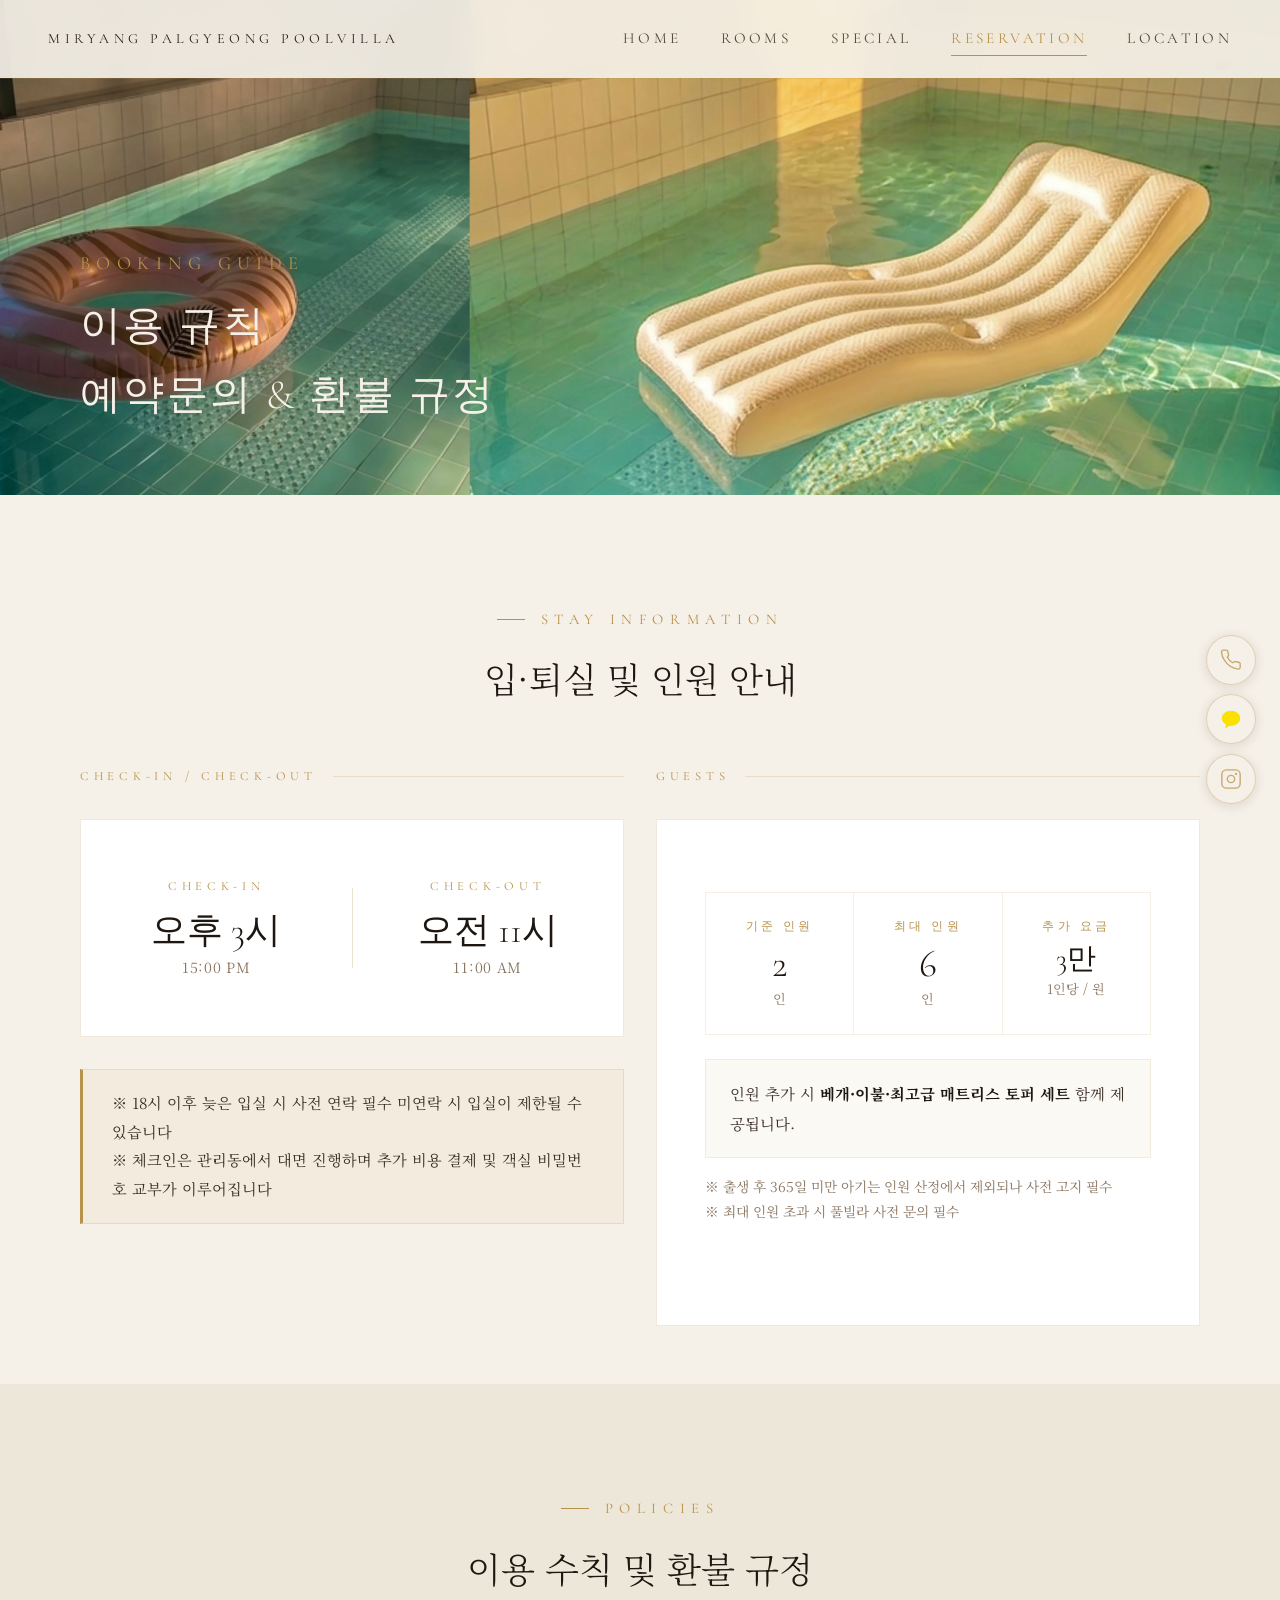
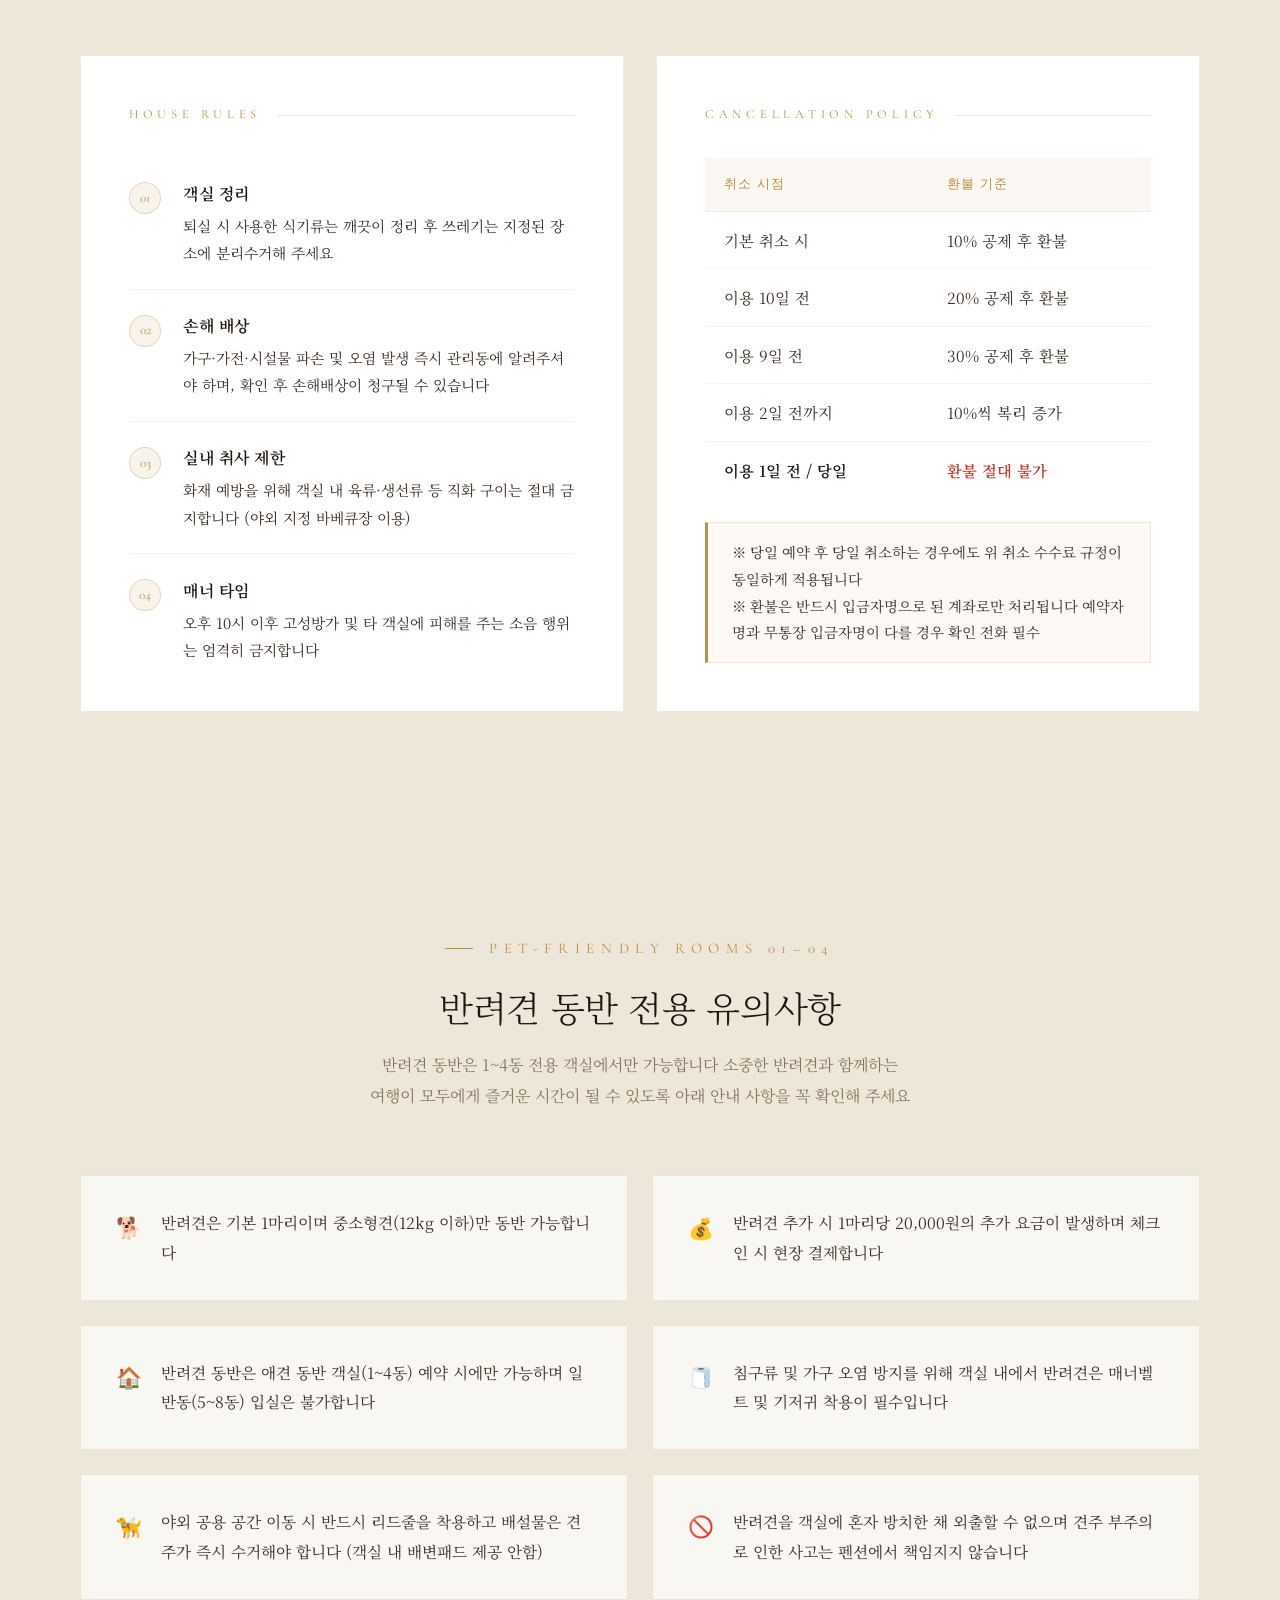
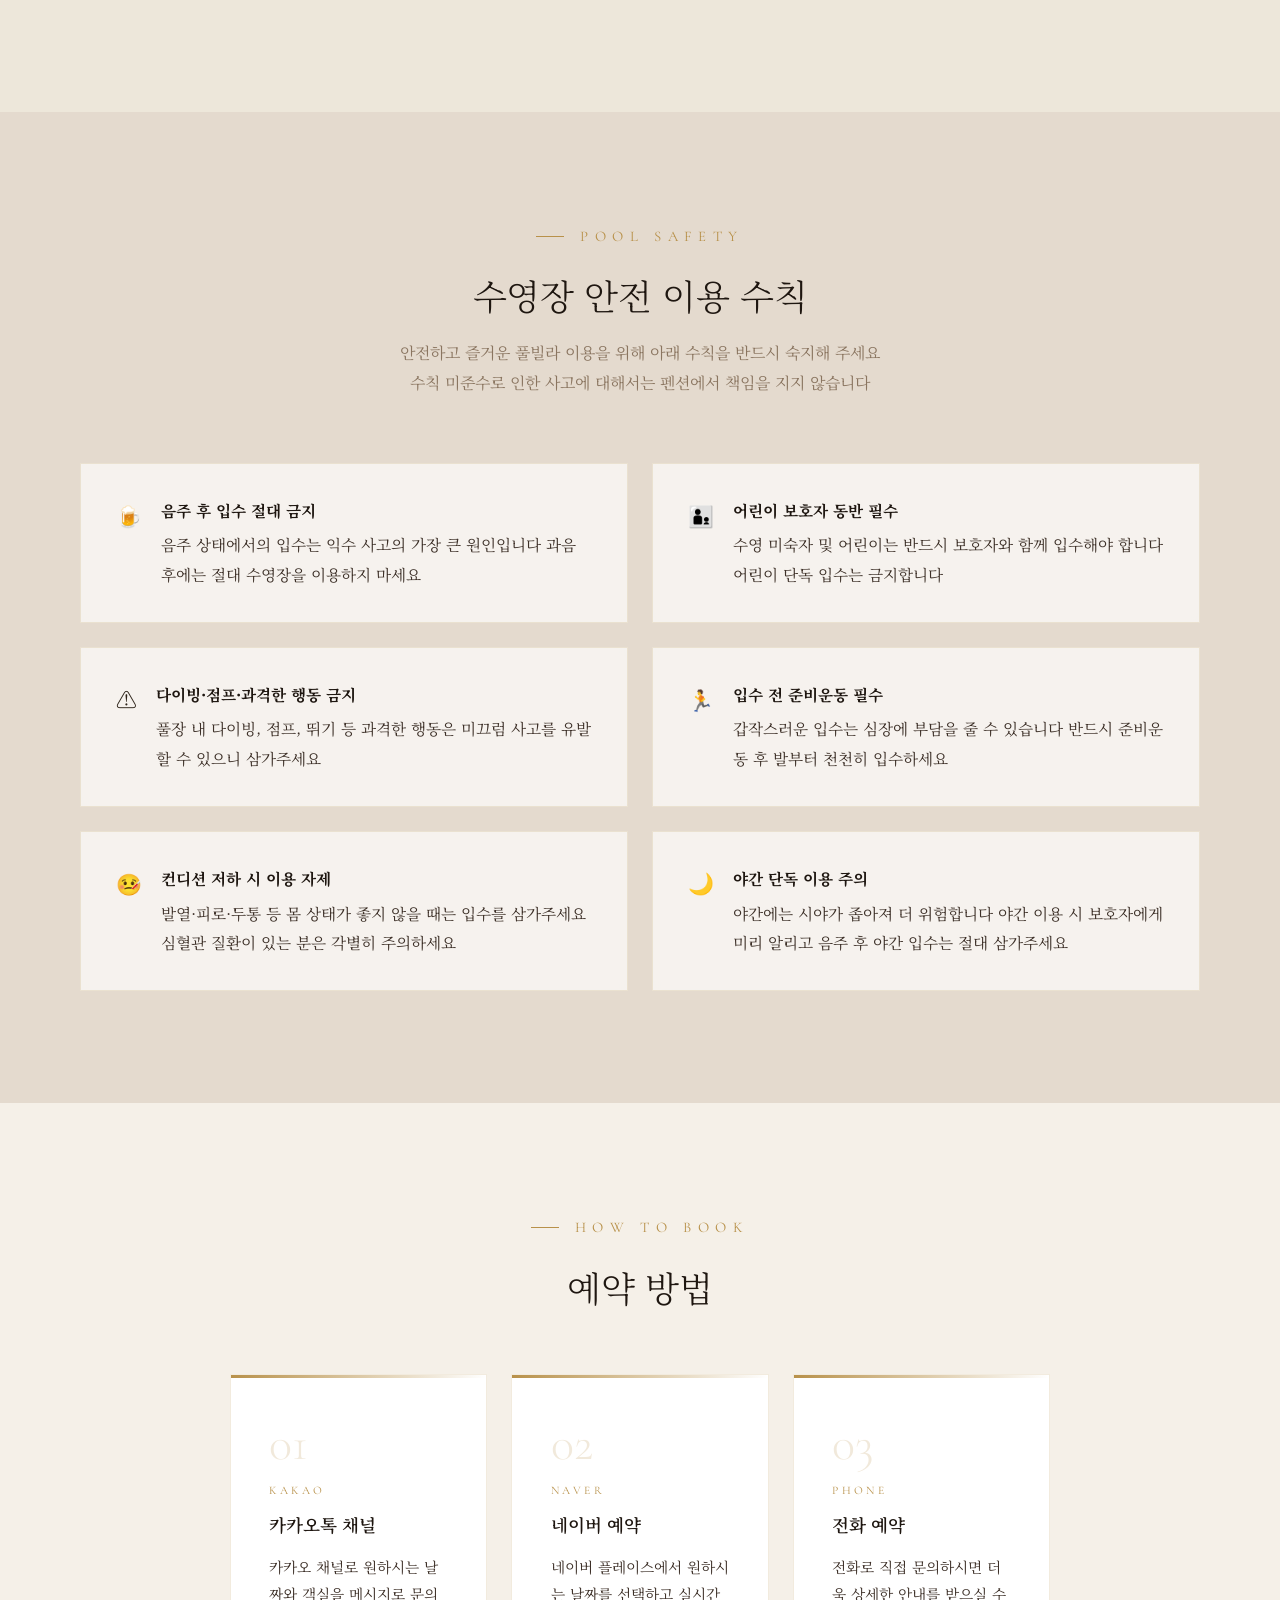
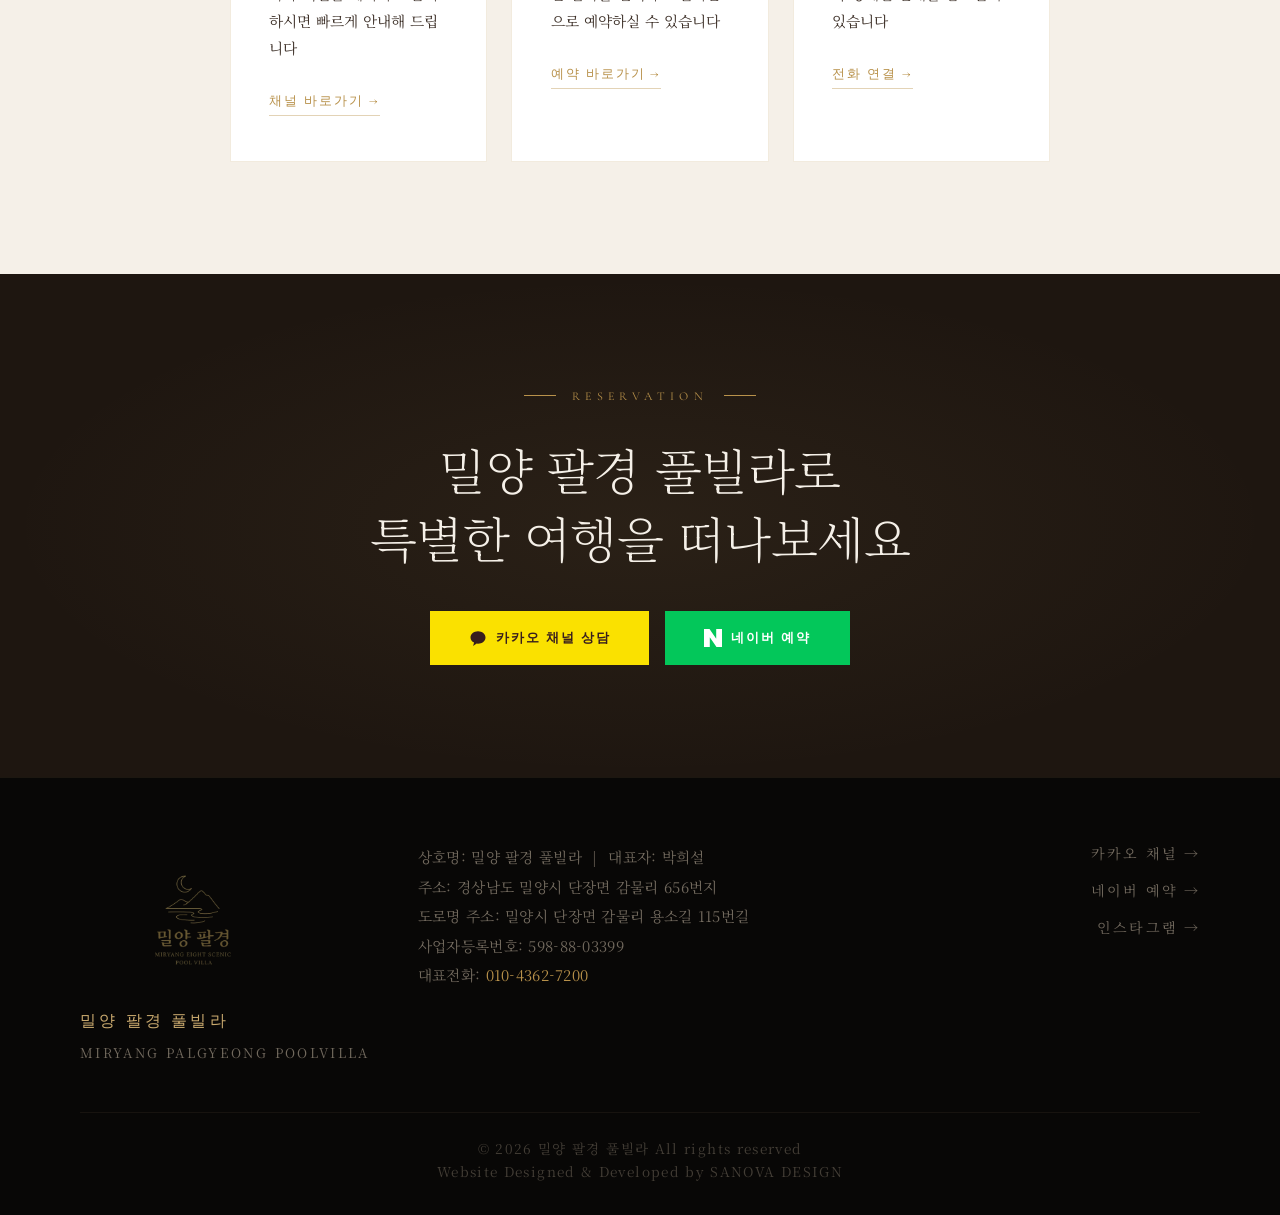
==== booking.html @ dd46d622 "Initial commit: 밀양 팔경 풀빌라 정적 웹사이트 - 5개 페이지 (index, rooms, special, booking, directions) - SEO 메타태그 및" ====
<!DOCTYPE html>
<html lang="ko">
<head>
  <meta charset="UTF-8">
  <meta name="viewport" content="width=device-width, initial-scale=1.0">
  <title>예약 안내 | 밀양 팔경 풀빌라 - 네이버 예약 · 카카오 채널</title>
  <meta name="description" content="밀양 팔경 풀빌라 예약 안내. 네이버 예약 또는 카카오 채널 상담. 반려견 동반 규정, 수영장 안전수칙, 체크인 15:00 / 체크아웃 11:00.">
  <meta name="keywords" content="밀양팔경풀빌라예약, 밀양풀빌라예약, 밀양펜션예약, 밀양애견동반펜션예약">
  <meta name="robots" content="index, follow">
  <link rel="canonical" href="https://YOURDOMAIN.com/booking.html">
  <meta property="og:type" content="website">
  <meta property="og:url" content="https://YOURDOMAIN.com/booking.html">
  <meta property="og:title" content="예약 안내 | 밀양 팔경 풀빌라">
  <meta property="og:description" content="밀양 팔경 풀빌라 예약 안내. 네이버 예약 또는 카카오 채널 상담. 반려견 동반 규정, 수영장 안전수칙 확인.">
  <meta property="og:image" content="https://YOURDOMAIN.com/sample/0.webp">
  <meta property="og:locale" content="ko_KR">
  <meta property="og:site_name" content="밀양 팔경 풀빌라">
  <link rel="preconnect" href="https://fonts.googleapis.com">
  <link rel="preconnect" href="https://fonts.gstatic.com" crossorigin>
  <link href="https://fonts.googleapis.com/css2?family=Cormorant+Garamond:ital,wght@0,300;0,400;0,500;1,300&family=Noto+Serif+KR:wght@200;300;400&display=swap" rel="stylesheet">
  <link rel="stylesheet" href="css/style.css">
  <style>
    /* ── BOOKING PAGE 전용 스타일 ── */
    .bk-section { padding: 7rem 0; }
    .bk-section--alt { background: var(--cream-2); }
    .bk-section--deep { background: var(--cream-3); }

    /* 섹션 헤더 */
    .bk-header {
      text-align: center;
      margin-bottom: 4rem;
    }
    .bk-header .section-title { font-size: clamp(1.6rem, 3vw, 2.4rem); }

    /* ── CHECK-IN/OUT 큰 시간 표시 ── */
    .checkin-hero {
      display: grid;
      grid-template-columns: 1fr auto 1fr;
      align-items: center;
      gap: 0;
      background: #fff;
      border: 1px solid rgba(184,145,74,0.2);
      margin-bottom: 2rem;
    }
    .checkin-block {
      padding: 3.5rem 3rem;
      text-align: center;
    }
    .checkin-block-label {
      font-family: 'Cormorant Garamond', Georgia, serif;
      font-size: 0.78rem;
      letter-spacing: 0.38em;
      text-transform: uppercase;
      color: var(--gold);
      margin-bottom: 1rem;
    }
    .checkin-block-time {
      font-family: 'Cormorant Garamond', Georgia, serif;
      font-size: clamp(1.8rem, 2.8vw, 2.6rem);
      font-weight: 300;
      color: var(--dark-text);
      line-height: 1;
      margin-bottom: 0.4rem;
    }
    .checkin-block-sub {
      font-size: 0.88rem;
      color: var(--text-muted);
      letter-spacing: 0.05em;
    }
    .checkin-divider {
      width: 1px;
      height: 80px;
      background: rgba(184,145,74,0.25);
    }
    .checkin-notice {
      background: rgba(184,145,74,0.06);
      border: 1px solid rgba(184,145,74,0.18);
      border-left: 3px solid var(--gold);
      padding: 1.2rem 1.8rem;
      font-size: 0.95rem;
      color: var(--body-text);
      line-height: 1.9;
    }

    /* ── GUESTS 카드 ── */
    .guests-card {
      background: #fff;
      border: 1px solid rgba(184,145,74,0.2);
      padding: 3rem;
      height: 100%;
    }
    .guests-numbers {
      display: flex;
      gap: 0;
      margin: 1.5rem 0;
    }
    .guests-num-item {
      flex: 1;
      text-align: center;
      padding: 1.5rem 1rem;
      border: 1px solid rgba(184,145,74,0.15);
    }
    .guests-num-item + .guests-num-item { border-left: none; }
    .guests-num-label {
      font-family: 'Cormorant Garamond', Georgia, serif;
      font-size: 0.72rem;
      letter-spacing: 0.3em;
      color: var(--gold);
      text-transform: uppercase;
      margin-bottom: 0.5rem;
    }
    .guests-num-value {
      font-family: 'Cormorant Garamond', Georgia, serif;
      font-size: 2.4rem;
      font-weight: 300;
      color: var(--dark-text);
      line-height: 1;
    }
    .guests-num-unit {
      font-size: 0.82rem;
      color: var(--text-muted);
      margin-top: 0.3rem;
    }
    .guests-extra {
      font-size: 0.96rem;
      color: var(--body-text);
      line-height: 1.9;
      padding: 1.2rem 1.5rem;
      background: rgba(184,145,74,0.06);
      border: 1px solid rgba(184,145,74,0.15);
      margin-bottom: 1rem;
    }
    .guests-note {
      font-size: 0.86rem;
      color: var(--text-muted);
      line-height: 1.8;
    }

    /* ── 2칼럼 레이아웃 ── */
    .bk-two-col {
      display: grid;
      grid-template-columns: 1fr 1fr;
      gap: 2rem;
      align-items: start;
    }

    /* ── HOUSE RULES ── */
    .rules-card {
      background: #fff;
      border: 1px solid rgba(184,145,74,0.2);
      padding: 3rem;
    }
    .bk-card-title {
      font-family: 'Cormorant Garamond', Georgia, serif;
      font-size: 0.78rem;
      letter-spacing: 0.38em;
      text-transform: uppercase;
      color: var(--gold);
      margin-bottom: 2rem;
      display: flex;
      align-items: center;
      gap: 1rem;
    }
    .bk-card-title::after {
      content: '';
      flex: 1;
      height: 1px;
      background: rgba(184,145,74,0.2);
    }
    .rule-item-new {
      display: flex;
      gap: 1.4rem;
      padding: 1.4rem 0;
      border-bottom: 1px solid rgba(184,145,74,0.1);
      align-items: flex-start;
    }
    .rule-item-new:last-child { border-bottom: none; padding-bottom: 0; }
    .rule-num-badge {
      width: 32px; height: 32px;
      border-radius: 50%;
      background: rgba(184,145,74,0.1);
      border: 1px solid rgba(184,145,74,0.3);
      display: flex; align-items: center; justify-content: center;
      font-family: 'Cormorant Garamond', Georgia, serif;
      font-size: 0.82rem;
      color: var(--gold);
      flex-shrink: 0;
      margin-top: 0.15rem;
    }
    .rule-title-new {
      font-size: 1rem;
      font-weight: 600;
      color: var(--dark-text);
      margin-bottom: 0.3rem;
      letter-spacing: 0.01em;
    }
    .rule-desc-new {
      font-size: 0.92rem;
      color: var(--body-text);
      line-height: 1.85;
    }

    /* ── CANCELLATION POLICY ── */
    .cancel-card {
      background: #fff;
      border: 1px solid rgba(184,145,74,0.2);
      padding: 3rem;
    }
    .cancel-timeline {
      display: flex;
      flex-direction: column;
      gap: 0;
      margin-bottom: 1.5rem;
    }
    .cancel-row {
      display: grid;
      grid-template-columns: 1fr 1fr;
      border-bottom: 1px solid rgba(184,145,74,0.1);
    }
    .cancel-row:first-child {
      background: rgba(184,145,74,0.07);
      border-radius: 0;
    }
    .cancel-row:last-child { border-bottom: none; }
    .cancel-cell {
      padding: 1rem 1.2rem;
      font-size: 0.96rem;
      color: var(--body-text);
      line-height: 1.6;
    }
    .cancel-cell--head {
      font-family: 'Cormorant Garamond', Georgia, serif;
      letter-spacing: 0.1em;
      color: var(--gold);
      font-size: 0.82rem;
      font-weight: 500;
      text-transform: uppercase;
    }
    .cancel-cell--danger { color: #c0392b; font-weight: 600; }
    .cancel-note-box {
      background: rgba(184,145,74,0.05);
      border: 1px solid rgba(184,145,74,0.18);
      border-left: 3px solid var(--gold);
      padding: 1rem 1.5rem;
      font-size: 0.9rem;
      color: var(--body-text);
      line-height: 1.85;
    }

    /* ── PET RULES ── */
    .pet-section {
      background: var(--cream-2);
      padding: 7rem 0;
    }
    .pet-grid {
      display: grid;
      grid-template-columns: repeat(2, 1fr);
      gap: 1.5rem;
      margin-top: 3rem;
    }
    .pet-card {
      background: rgba(255,255,255,0.65);
      border: 1px solid rgba(184,145,74,0.18);
      backdrop-filter: blur(4px);
      padding: 2rem 2.2rem;
      display: flex;
      gap: 1.2rem;
      align-items: flex-start;
    }
    .pet-icon {
      font-size: 1.3rem;
      flex-shrink: 0;
      margin-top: 0.1rem;
    }
    .pet-text {
      font-size: 0.98rem;
      color: var(--body-text);
      line-height: 1.9;
    }

    /* ── HOW TO BOOK ── */
    .how-section { background: var(--cream); padding: 7rem 0; }
    .how-cards {
      display: grid;
      grid-template-columns: repeat(3, 1fr);
      gap: 1.5rem;
      margin-top: 3rem;
    }
    .how-card {
      background: #fff;
      border: 1px solid rgba(184,145,74,0.18);
      padding: 2.8rem 2.4rem;
      position: relative;
      overflow: hidden;
      transition: box-shadow 0.3s, transform 0.3s;
    }
    .how-card:hover {
      box-shadow: 0 8px 32px rgba(44,34,24,0.1);
      transform: translateY(-3px);
    }
    .how-card::before {
      content: '';
      position: absolute;
      top: 0; left: 0; right: 0;
      height: 3px;
      background: linear-gradient(to right, var(--gold), transparent);
    }
    .how-card-num {
      font-family: 'Cormorant Garamond', Georgia, serif;
      font-size: 3rem;
      font-weight: 200;
      color: rgba(184,145,74,0.2);
      line-height: 1;
      margin-bottom: 0.8rem;
    }
    .how-card-channel {
      font-family: 'Cormorant Garamond', Georgia, serif;
      font-size: 0.72rem;
      letter-spacing: 0.3em;
      color: var(--gold);
      text-transform: uppercase;
      margin-bottom: 0.6rem;
    }
    .how-card-name {
      font-size: 1.1rem;
      font-weight: 600;
      color: var(--dark-text);
      margin-bottom: 0.8rem;
    }
    .how-card-desc {
      font-size: 0.92rem;
      color: var(--body-text);
      line-height: 1.85;
      margin-bottom: 1.5rem;
    }
    .how-card-link {
      display: inline-flex;
      align-items: center;
      gap: 0.4rem;
      font-family: 'Cormorant Garamond', Georgia, serif;
      font-size: 0.82rem;
      letter-spacing: 0.15em;
      color: var(--gold);
      border-bottom: 1px solid rgba(184,145,74,0.4);
      padding-bottom: 2px;
      text-transform: uppercase;
      transition: color 0.3s, border-color 0.3s;
    }
    .how-card-link:hover { color: var(--dark-text); border-color: var(--dark-text); }

    @media (max-width: 1024px) {
      .bk-two-col { grid-template-columns: 1fr; }
      .pet-grid { grid-template-columns: 1fr; }
      .how-cards { grid-template-columns: 1fr; }
    }
    @media (max-width: 768px) {
      .checkin-hero { grid-template-columns: 1fr; }
      .checkin-divider { width: 80px; height: 1px; margin: 0 auto; }
      .guests-numbers { flex-direction: column; }
      .guests-num-item + .guests-num-item { border-left: 1px solid rgba(184,145,74,0.15); border-top: none; }
    }
  </style>
</head>
<body>

  <!-- NAVIGATION -->
  <nav class="nav scrolled">
    <div class="nav-logo">
      <span class="nav-logo-text">MIRYANG PALGYEONG POOLVILLA</span>
    </div>
    <div class="nav-links">
      <a href="index.html">HOME</a>
      <a href="rooms.html">ROOMS</a>
      <a href="special.html">SPECIAL</a>
      <a href="booking.html" class="active">RESERVATION</a>
      <a href="directions.html">LOCATION</a>
    </div>
    <button class="nav-hamburger" aria-label="메뉴 열기">
      <span></span><span></span><span></span>
    </button>
  </nav>

  <div class="mobile-menu">
    <button class="mobile-menu-close">✕</button>
    <a href="index.html">HOME</a>
    <a href="rooms.html">ROOMS</a>
    <a href="special.html">SPECIAL</a>
    <a href="booking.html">BOOKING GUIDE</a>
    <a href="directions.html">LOCATION</a>
  </div>

  <div class="floating-widget"></div>

  <!-- PAGE HERO -->
  <div class="page-hero">
    <img class="page-hero-img" src="ROOMS/reser.webp" alt="예약 안내" style="opacity:1;">
    <div class="container page-hero-content">
      <p class="page-hero-label">BOOKING GUIDE</p>
      <h1 class="page-hero-title page-hero-title--sm">이용 규칙<br>예약문의 & 환불 규정</h1>
    </div>
  </div>

  <!-- ① CHECK-IN / CHECK-OUT + GUESTS -->
  <section class="bk-section" style="background: var(--cream);">
    <div class="container">
      <div class="bk-header reveal">
        <span class="section-label" style="justify-content:center;">STAY INFORMATION</span>
        <h2 class="section-title" style="font-size:clamp(1.6rem,3vw,2.2rem);">입·퇴실 및 인원 안내</h2>
      </div>

      <div class="bk-two-col" style="align-items:stretch;">
        <!-- CHECK-IN/OUT -->
        <div class="reveal">
          <div class="bk-card-title">CHECK-IN / CHECK-OUT</div>
          <div class="checkin-hero">
            <div class="checkin-block">
              <div class="checkin-block-label">CHECK-IN</div>
              <div class="checkin-block-time checkin-time-in">오후 3시</div>
              <div class="checkin-block-sub">15:00 PM</div>
            </div>
            <div class="checkin-divider"></div>
            <div class="checkin-block">
              <div class="checkin-block-label">CHECK-OUT</div>
              <div class="checkin-block-time checkin-time-out">오전 11시</div>
              <div class="checkin-block-sub">11:00 AM</div>
            </div>
          </div>
          <div class="checkin-notice">
            ※ 18시 이후 늦은 입실 시 사전 연락 필수 미연락 시 입실이 제한될 수 있습니다<br>
            ※ 체크인은 관리동에서 대면 진행하며 추가 비용 결제 및 객실 비밀번호 교부가 이루어집니다
          </div>
        </div>

        <!-- GUESTS -->
        <div class="reveal reveal-delay-1">
          <div class="bk-card-title">GUESTS</div>
          <div class="guests-card">
            <div class="guests-numbers">
              <div class="guests-num-item">
                <div class="guests-num-label">기준 인원</div>
                <div class="guests-num-value">2</div>
                <div class="guests-num-unit">인</div>
              </div>
              <div class="guests-num-item">
                <div class="guests-num-label">최대 인원</div>
                <div class="guests-num-value">6</div>
                <div class="guests-num-unit">인</div>
              </div>
              <div class="guests-num-item">
                <div class="guests-num-label">추가 요금</div>
                <div class="guests-num-value" style="font-size:1.8rem;">3만</div>
                <div class="guests-num-unit">1인당 / 원</div>
              </div>
            </div>
            <div class="guests-extra">
              인원 추가 시 <strong style="color:var(--dark-text);">베개·이불·최고급 매트리스 토퍼 세트</strong> 함께 제공됩니다.
            </div>
            <p class="guests-note">
              ※ 출생 후 365일 미만 아기는 인원 산정에서 제외되나 사전 고지 필수<br>
              ※ 최대 인원 초과 시 풀빌라 사전 문의 필수
            </p>
          </div>
        </div>
      </div>
    </div>
  </section>

  <!-- ② HOUSE RULES + CANCELLATION -->
  <section class="bk-section bk-section--alt">
    <div class="container">
      <div class="bk-header reveal">
        <span class="section-label" style="justify-content:center;">POLICIES</span>
        <h2 class="section-title" style="font-size:clamp(1.6rem,3vw,2.2rem);">이용 수칙 및 환불 규정</h2>
      </div>

      <div class="bk-two-col">
        <!-- HOUSE RULES -->
        <div class="rules-card reveal">
          <div class="bk-card-title">HOUSE RULES</div>
          <div class="rule-list-new" id="ruleListNew"></div>
        </div>

        <!-- CANCELLATION -->
        <div class="cancel-card reveal reveal-delay-1">
          <div class="bk-card-title">CANCELLATION POLICY</div>
          <div class="cancel-timeline">
            <div class="cancel-row">
              <div class="cancel-cell cancel-cell--head">취소 시점</div>
              <div class="cancel-cell cancel-cell--head">환불 기준</div>
            </div>
            <div class="cancel-row">
              <div class="cancel-cell">기본 취소 시</div>
              <div class="cancel-cell">10% 공제 후 환불</div>
            </div>
            <div class="cancel-row">
              <div class="cancel-cell">이용 10일 전</div>
              <div class="cancel-cell">20% 공제 후 환불</div>
            </div>
            <div class="cancel-row">
              <div class="cancel-cell">이용 9일 전</div>
              <div class="cancel-cell">30% 공제 후 환불</div>
            </div>
            <div class="cancel-row">
              <div class="cancel-cell">이용 2일 전까지</div>
              <div class="cancel-cell">10%씩 복리 증가</div>
            </div>
            <div class="cancel-row">
              <div class="cancel-cell" style="font-weight:600; color:var(--dark-text);">이용 1일 전 / 당일</div>
              <div class="cancel-cell cancel-cell--danger">환불 절대 불가</div>
            </div>
          </div>
          <div class="cancel-note-box">
            ※ 당일 예약 후 당일 취소하는 경우에도 위 취소 수수료 규정이 동일하게 적용됩니다<br>
            ※ 환불은 반드시 입금자명으로 된 계좌로만 처리됩니다 예약자명과 무통장 입금자명이 다를 경우 확인 전화 필수
          </div>
        </div>
      </div>
    </div>
  </section>

  <!-- ③ PET RULES -->
  <section class="pet-section">
    <div class="container">
      <div class="bk-header reveal">
        <span class="section-label" style="justify-content:center;">PET-FRIENDLY ROOMS 01–04</span>
        <h2 class="section-title" style="font-size:clamp(1.6rem,3vw,2.2rem);">반려견 동반 전용 유의사항</h2>
        <p style="margin-top:1.2rem; font-size:1rem; color:var(--text-muted); line-height:1.9; max-width:560px; margin-left:auto; margin-right:auto;">
          반려견 동반은 1~4동 전용 객실에서만 가능합니다 소중한 반려견과 함께하는<br>여행이 모두에게 즐거운 시간이 될 수 있도록 아래 안내 사항을 꼭 확인해 주세요
        </p>
      </div>
      <div class="pet-grid" id="petGrid"></div>
    </div>
  </section>

  <!-- ③-2 POOL SAFETY -->
  <section class="bk-section bk-section--deep">
    <div class="container">
      <div class="bk-header reveal">
        <span class="section-label" style="justify-content:center;">POOL SAFETY</span>
        <h2 class="section-title" style="font-size:clamp(1.6rem,3vw,2.2rem);">수영장 안전 이용 수칙</h2>
        <p style="margin-top:1.2rem; font-size:1rem; color:var(--text-muted); line-height:1.9; max-width:560px; margin-left:auto; margin-right:auto;">
          안전하고 즐거운 풀빌라 이용을 위해 아래 수칙을 반드시 숙지해 주세요<br>수칙 미준수로 인한 사고에 대해서는 펜션에서 책임을 지지 않습니다
        </p>
      </div>
      <div class="pet-grid" id="poolSafetyGrid"></div>
    </div>
  </section>

  <!-- ④ HOW TO BOOK -->
  <section class="how-section">
    <div class="container" style="max-width:900px;">
      <div class="bk-header reveal">
        <span class="section-label" style="justify-content:center;">HOW TO BOOK</span>
        <h2 class="section-title" style="font-size:clamp(1.6rem,3vw,2.2rem);">예약 방법</h2>
      </div>
      <div class="how-cards reveal">
        <div class="how-card">
          <div class="how-card-num">01</div>
          <div class="how-card-channel">KAKAO</div>
          <div class="how-card-name">카카오톡 채널</div>
          <div class="how-card-desc">카카오 채널로 원하시는 날짜와 객실을 메시지로 문의하시면 빠르게 안내해 드립니다</div>
          <a href="#" data-kakao class="how-card-link">채널 바로가기 →</a>
        </div>
        <div class="how-card">
          <div class="how-card-num">02</div>
          <div class="how-card-channel">NAVER</div>
          <div class="how-card-name">네이버 예약</div>
          <div class="how-card-desc">네이버 플레이스에서 원하시는 날짜를 선택하고 실시간으로 예약하실 수 있습니다</div>
          <a href="#" data-naver class="how-card-link">예약 바로가기 →</a>
        </div>
        <div class="how-card">
          <div class="how-card-num">03</div>
          <div class="how-card-channel">PHONE</div>
          <div class="how-card-name">전화 예약</div>
          <div class="how-card-desc">전화로 직접 문의하시면 더욱 상세한 안내를 받으실 수 있습니다</div>
          <a href="tel:010-0000-0000" class="how-card-link">전화 연결 →</a>
        </div>
      </div>
    </div>
  </section>

  <!-- CTA -->
  <section class="booking-banner">
    <div class="container">
      <p class="booking-banner-subtitle">RESERVATION</p>
      <h2 class="booking-banner-title reveal">밀양 팔경 풀빌라로<br>특별한 여행을 떠나보세요</h2>
      <div class="booking-btns reveal" style="margin-top:2.5rem;">
        <a href="#" data-kakao class="booking-btn-kakao">
          <svg width="18" height="18" viewBox="0 0 24 24" fill="#381e1e"><path d="M12 3C6.48 3 2 6.69 2 11.25c0 2.88 1.88 5.41 4.72 6.87l-1.2 4.46L10.27 19.3A11.9 11.9 0 0 0 12 19.5c5.52 0 10-3.69 10-8.25S17.52 3 12 3z"/></svg>
          카카오 채널 상담
        </a>
        <a href="#" data-naver class="booking-btn-naver">
          <svg width="18" height="18" viewBox="0 0 24 24" fill="#fff"><path d="M16.273 12.845L7.376 0H0v24h7.727V11.155L16.624 24H24V0h-7.727z"/></svg>
          네이버 예약
        </a>
      </div>
    </div>
  </section>

  <!-- FOOTER -->
  <footer class="footer">
    <div class="container">
      <div class="footer-inner">
        <div class="footer-brand">
          <img src="nukki-logo.webp" alt="밀양 팔경 풀빌라 로고" style="height:150px;width:auto;margin-bottom:1rem;opacity:0.85;object-fit:contain;">
          <div class="footer-brand-name">밀양 팔경 풀빌라</div>
          <div class="footer-brand-en">MIRYANG PALGYEONG POOLVILLA</div>
        </div>
        <div class="footer-info"></div>
        <div class="footer-social">
          <a href="#" data-kakao>카카오 채널 →</a>
          <a href="#" data-naver>네이버 예약 →</a>
          <a href="#" target="_blank" rel="noopener">인스타그램 →</a>
        </div>
      </div>
      <div class="footer-bottom">
        © 2026 밀양 팔경 풀빌라 All rights reserved<br>
Website Designed & Developed by SANOVA DESIGN
      </div>
    </div>
  </footer>

  <script src="js/main.js"></script>
</body>
</html>
---- css/style.css ----
/* ===== RESET & BASE ===== */
*, *::before, *::after { box-sizing: border-box; margin: 0; padding: 0; }
html { scroll-behavior: smooth; font-size: 16px; }
body {
  font-family: 'Noto Serif KR', 'Noto Serif', Georgia, serif;
  background: #f5f0e8;
  color: #2c2218;
  line-height: 1.7;
  overflow-x: hidden;
}
img { display: block; width: 100%; object-fit: cover; }
a { text-decoration: none; color: inherit; }
ul, ol { list-style: none; }
button { border: none; background: none; cursor: pointer; font-family: inherit; }

/* ===== VARIABLES ===== */
:root {
  --cream:       #f5f0e8;   /* 메인 밝은 배경 */
  --cream-2:     #ede7da;   /* 섹션 교차 배경 */
  --cream-3:     #e4dace;   /* 더 깊은 크림 */
  --deep-wood:   #1a1510;   /* 어두운 강조 (booking/footer) */
  --dark-bg:     #f5f0e8;   /* 구 dark-bg → cream으로 */
  --charcoal:    #ede7da;   /* 구 charcoal → cream-2 */
  --warm-brown:  #d8cfc2;   /* placeholder 배경 */
  --dark-text:   #1e1610;   /* 주요 제목 텍스트 */
  --body-text:   #3d3028;   /* 본문 텍스트 */
  --gold:        #b8914a;   /* 크림 배경 위 골드 */
  --gold-light:  #c9a96e;   /* 밝은 골드 */
  --sand:        #5a4a3a;   /* 크림 위 중간 텍스트 */
  --off-white:   #f5f0e8;   /* 구 off-white → cream */
  --text-muted:  #8a7560;   /* 흐린 텍스트 */
  --nav-h: 78px;
  --transition: 0.4s cubic-bezier(0.25, 0.46, 0.45, 0.94);
}

/* ===== TYPOGRAPHY ===== */
.en-title {
  font-family: 'Cormorant Garamond', 'Playfair Display', Georgia, serif;
  font-weight: 300;
  letter-spacing: 0.15em;
  text-transform: uppercase;
}
.section-label {
  font-family: 'Cormorant Garamond', Georgia, serif;
  font-size: 0.92rem;
  letter-spacing: 0.45em;
  text-transform: uppercase;
  color: var(--gold);
  display: flex;
  align-items: center;
  gap: 1rem;
  margin-bottom: 1.4rem;
}
.section-label::before {
  content: '';
  display: inline-block;
  width: 28px;
  height: 1px;
  background: var(--gold);
  flex-shrink: 0;
}
.section-title {
  font-size: clamp(2rem, 4vw, 3.4rem);
  font-weight: 300;
  line-height: 1.35;
  color: var(--dark-text);
  letter-spacing: -0.01em;
}
.section-divider {
  width: 40px;
  height: 1px;
  background: var(--gold);
  margin: 1.8rem 0;
}

/* ===== NAVIGATION ===== */
.nav {
  position: fixed;
  top: 0; left: 0; right: 0;
  z-index: 1000;
  height: var(--nav-h);
  display: flex;
  align-items: center;
  padding: 0 3rem;
  transition: background var(--transition), backdrop-filter var(--transition), box-shadow var(--transition);
}
.nav.scrolled {
  background: rgba(245, 240, 232, 0.93);
  backdrop-filter: blur(18px) saturate(1.1);
  -webkit-backdrop-filter: blur(18px) saturate(1.1);
  box-shadow: 0 1px 0 rgba(184, 145, 74, 0.18);
}
.nav.scrolled .nav-links a {
  color: rgba(44, 34, 24, 0.8);
}
.nav.scrolled .nav-links a:hover,
.nav.scrolled .nav-links a.active {
  color: var(--gold);
}
.nav.scrolled .nav-logo-text {
  color: #2c2218;
}
.nav.scrolled .nav-hamburger span {
  background: #2c2218;
}
.nav-links {
  display: flex;
  gap: 2.5rem;
  align-items: center;
  margin-left: auto;
}
.nav-links a {
  font-family: 'Cormorant Garamond', Georgia, serif;
  font-size: 0.95rem;
  letter-spacing: 0.22em;
  text-transform: uppercase;
  color: rgba(240, 235, 226, 0.8);
  transition: color 0.3s;
  position: relative;
}
.nav-links a::after {
  content: '';
  position: absolute;
  bottom: -4px; left: 0;
  width: 0; height: 1px;
  background: var(--gold);
  transition: width 0.3s;
}
.nav-links a:hover { color: var(--gold-light); }
.nav-links a:hover::after, .nav-links a.active::after { width: 100%; }
.nav-links a.active { color: var(--gold-light); }
.nav-logo {
  display: flex;
  align-items: center;
}
.nav-logo img {
  height: 62px;
  width: auto;
  object-fit: contain;
}
.nav-logo-text {
  font-family: 'Cormorant Garamond', Georgia, serif;
  font-size: 0.88rem;
  letter-spacing: 0.32em;
  text-transform: uppercase;
  color: rgba(240, 235, 226, 0.92);
  font-weight: 400;
  line-height: 1;
  white-space: nowrap;
}

/* Hamburger mobile */
.nav-hamburger {
  display: none;
  flex-direction: column;
  gap: 5px;
  padding: 4px;
}
.nav-hamburger span {
  display: block;
  width: 22px;
  height: 1.5px;
  background: var(--off-white);
  transition: all 0.3s;
}
.mobile-menu {
  display: none;
  position: fixed;
  inset: 0;
  background: rgba(10, 9, 8, 0.97);
  z-index: 999;
  flex-direction: column;
  align-items: center;
  justify-content: center;
  gap: 2.5rem;
}
.mobile-menu.open { display: flex; }
.mobile-menu a {
  font-family: 'Cormorant Garamond', Georgia, serif;
  font-size: 1.6rem;
  letter-spacing: 0.2em;
  color: var(--off-white);
  transition: color 0.3s;
}
.mobile-menu a:hover { color: var(--gold); }
.mobile-menu-close {
  position: absolute;
  top: 1.5rem; right: 2rem;
  font-size: 2rem;
  color: var(--sand);
  cursor: pointer;
}

/* ===== FLOATING WIDGET ===== */
.floating-widget {
  position: fixed;
  right: 1.5rem;
  bottom: 6rem;
  z-index: 900;
  display: flex;
  flex-direction: column;
  gap: 0.6rem;
}
.fw-btn {
  width: 50px; height: 50px;
  border-radius: 50%;
  display: flex;
  align-items: center;
  justify-content: center;
  background: rgba(245, 240, 232, 0.88);
  border: 1px solid rgba(184, 145, 74, 0.35);
  backdrop-filter: blur(10px);
  box-shadow: 0 2px 12px rgba(44,34,24,0.12);
  transition: all 0.3s;
  cursor: pointer;
}
.fw-btn:hover {
  background: #fff;
  border-color: var(--gold);
  transform: scale(1.08);
  box-shadow: 0 4px 20px rgba(44,34,24,0.18);
}
.fw-btn svg, .fw-btn img { width: 22px; height: 22px; }
.fw-label {
  position: absolute;
  right: 58px;
  white-space: nowrap;
  background: rgba(245,240,232,0.95);
  border: 1px solid rgba(184,145,74,0.3);
  color: var(--dark-text);
  font-size: 0.7rem;
  letter-spacing: 0.05em;
  padding: 0.3rem 0.7rem;
  border-radius: 4px;
  opacity: 0;
  pointer-events: none;
  transition: opacity 0.2s;
  box-shadow: 0 2px 8px rgba(44,34,24,0.1);
}
.fw-btn:hover .fw-label { opacity: 1; }

/* ===== HERO SLIDER ===== */
.hero {
  position: relative;
  height: 100vh;
  min-height: 700px;
  overflow: hidden;
}
.hero-slide {
  position: absolute;
  inset: 0;
  opacity: 0;
  transition: opacity 0.7s ease;
  will-change: opacity;
}
.hero-slide.active { opacity: 1; }
.hero-slide img {
  width: 100%; height: 100%;
  object-fit: cover;
}
.hero-overlay {
  position: absolute;
  inset: 0;
  background: linear-gradient(
    to bottom,
    rgba(10, 9, 8, 0.2) 0%,
    rgba(10, 9, 8, 0.1) 40%,
    rgba(10, 9, 8, 0.6) 80%,
    rgba(10, 9, 8, 0.85) 100%
  );
}
.hero-content {
  position: absolute;
  bottom: 13%;
  left: 50%;
  transform: translateX(-50%);
  text-align: center;
  width: 90%;
  max-width: 780px;
}

.hero-eyebrow {
  position: absolute;
  top: calc(var(--nav-h) + 3rem);
  left: 0;
  width: 100%;
  display: flex;
  justify-content: center;
  align-items: center;
  gap: 1.2rem;
  font-family: 'Cormorant Garamond', Georgia, serif;
  font-size: 1.35rem;
  font-weight: 500;
  letter-spacing: 0.42em;
  text-transform: uppercase;
  color: var(--off-white);
  animation: fadeUp 1.2s ease both 0.3s;
  z-index: 2;
}
.hero-eyebrow::before,
.hero-eyebrow::after {
  content: '';
  display: block;
  width: 56px;
  height: 1px;
  background: var(--gold);
  flex-shrink: 0;
}
.hero-headline {
  font-family: 'Noto Serif KR', serif;
  font-size: clamp(2.2rem, 5.5vw, 4.5rem);
  font-weight: 200;
  line-height: 1.2;
  color: var(--off-white);
  margin-bottom: 0.6rem;
  animation: fadeUp 1.2s ease both 0.7s;
}
.hero-sub {
  font-size: clamp(1.05rem, 2.2vw, 1.35rem);
  font-weight: 300;
  color: rgba(240,235,226,0.72);
  letter-spacing: 0.06em;
  margin-bottom: 2.2rem;
  animation: fadeUp 1.2s ease both 0.85s;
  line-height: 1.9;
}
.hero-cta-group {
  display: flex;
  gap: 1rem;
  justify-content: center;
  flex-wrap: wrap;
  animation: fadeUp 1.2s ease both 1s;
}
.hero-cta {
  display: inline-block;
  padding: 0.9rem 2.8rem;
  border: 1px solid rgba(201,169,110,0.6);
  color: var(--gold-light);
  font-family: 'Cormorant Garamond', Georgia, serif;
  font-size: 0.8rem;
  letter-spacing: 0.28em;
  text-transform: uppercase;
  transition: all 0.35s;
}
.hero-cta:hover {
  background: rgba(201,169,110,0.15);
  border-color: var(--gold);
  color: var(--off-white);
}
.hero-cta-solid {
  background: var(--gold);
  border-color: var(--gold);
  color: var(--deep-wood);
  font-weight: 600;
}
.hero-cta-solid:hover {
  background: var(--gold-light);
  border-color: var(--gold-light);
  color: var(--deep-wood);
}
.hero-dots {
  position: absolute;
  bottom: 2rem;
  left: 50%;
  transform: translateX(-50%);
  display: flex;
  gap: 0.5rem;
}
.hero-dot {
  width: 24px; height: 2px;
  background: rgba(240,235,226,0.3);
  cursor: pointer;
  transition: background 0.3s, width 0.3s;
}
.hero-dot.active {
  background: var(--gold);
  width: 40px;
}
.hero-scroll-hint {
  position: absolute;
  bottom: 3rem;
  left: 2.5rem;
  display: flex;
  flex-direction: column;
  align-items: center;
  gap: 0.4rem;
  opacity: 0.5;
}
.hero-scroll-hint span {
  font-size: 0.6rem;
  letter-spacing: 0.3em;
  text-transform: uppercase;
  color: var(--sand);
  writing-mode: vertical-lr;
}
.scroll-line {
  width: 1px;
  height: 40px;
  background: linear-gradient(to bottom, var(--gold), transparent);
  animation: scrollDown 1.5s ease infinite;
}

/* ===== SECTIONS COMMON ===== */
.section { padding: 8rem 0; }
.container {
  max-width: 1200px;
  margin: 0 auto;
  padding: 0 2.5rem;
}
.container-wide {
  max-width: 1400px;
  margin: 0 auto;
  padding: 0 2rem;
}

/* ===== INTRO SECTION ===== */
.intro-section {
  background: var(--cream-2);
  padding: 10rem 0;
}
.intro-grid {
  display: grid;
  grid-template-columns: 1.1fr 0.9fr;
  gap: 7rem;
  align-items: center;
}
.intro-copy {
  font-size: clamp(1.5rem, 2.4vw, 2.1rem);
  font-weight: 300;
  line-height: 1.6;
  color: var(--dark-text);
  white-space: pre-line;
  margin-bottom: 2rem;
  letter-spacing: -0.01em;
}
.intro-body {
  font-size: 1.15rem;
  color: var(--body-text);
  line-height: 2.1;
  white-space: pre-line;
  margin-bottom: 1.4rem;
  padding-left: 0.9rem;
  border-left: 2px solid var(--gold);
}
.intro-sub {
  font-size: 1.05rem;
  color: var(--text-muted);
  line-height: 2;
  padding-left: 0.9rem;
}
.intro-right {
  display: flex;
  align-items: stretch;
}
.intro-logo-wrap {
  display: flex;
  justify-content: center;
  align-items: center;
  padding: 2.5rem;
  border: 1px solid rgba(184,145,74,0.25);
  background: rgba(245,240,232,0.7);
  width: 100%;
}
.intro-logo-wrap img {
  width: 100%;
  height: auto;
  display: block;
  object-fit: contain;
  object-position: center;
}
.intro-features-row {
  display: grid;
  grid-template-columns: repeat(4, 1fr);
  gap: 1.2rem;
  margin-top: 4rem;
}
.intro-features {
  /* rendered into .intro-features-row */
}
.feature-item {
  display: flex;
  flex-direction: column;
  gap: 0.35rem;
  padding: 1.4rem 1.6rem;
  background: var(--cream);
  border: 1px solid rgba(184,145,74,0.15);
  border-left: 2px solid rgba(184,145,74,0.5);
  transition: border-color 0.3s, background 0.3s, box-shadow 0.3s;
}
.feature-item:hover {
  border-left-color: var(--gold);
  background: #fff;
  box-shadow: 0 4px 20px rgba(44,34,24,0.07);
}
.feature-icon { font-size: 1.4rem; }
.feature-label {
  font-family: 'Noto Serif KR', serif;
  font-size: 1.05rem;
  font-weight: 600;
  color: var(--dark-text);
  letter-spacing: 0.02em;
}
.feature-desc {
  font-size: 0.96rem;
  color: var(--text-muted);
}

/* ===== ROOMS PREVIEW ===== */
.rooms-section {
  background: var(--cream);
  padding: 9rem 0;
}
.rooms-header {
  text-align: center;
  margin-bottom: 5rem;
  max-width: 680px;
  margin-left: auto;
  margin-right: auto;
  padding: 3.5rem 4rem;
  background: rgba(255,255,255,0.62);
  border: 1px solid rgba(184,145,74,0.22);
  backdrop-filter: blur(6px);
  -webkit-backdrop-filter: blur(6px);
}
/* 공용 섹션 헤딩 카드 */
.heading-glass {
  display: inline-block;
  padding: 3rem 4rem;
  background: rgba(255,255,255,0.62);
  border: 1px solid rgba(184,145,74,0.22);
  backdrop-filter: blur(6px);
  -webkit-backdrop-filter: blur(6px);
  text-align: center;
}
.rooms-grid {
  display: grid;
  grid-template-columns: repeat(4, 1fr);
  gap: 1.5px;
}
.room-card {
  position: relative;
  overflow: hidden;
  aspect-ratio: 3/4;
  cursor: pointer;
  background: var(--charcoal);
}
.room-card-img {
  width: 100%; height: 100%;
  object-fit: cover;
  transition: transform 0.8s ease;
}
.room-card-placeholder {
  width: 100%; height: 100%;
  background: linear-gradient(135deg, #ddd4c4 0%, #cec4b0 50%, #ddd4c4 100%);
  display: flex;
  flex-direction: column;
  align-items: center;
  justify-content: center;
  gap: 0.6rem;
  color: #8a7560;
}
.room-card-placeholder span { font-size: 0.75rem; letter-spacing: 0.1em; }
.room-card:hover .room-card-img { transform: scale(1.06); }
.room-card-overlay {
  position: absolute;
  inset: 0;
  background: linear-gradient(to top, rgba(10,9,8,0.92) 0%, rgba(10,9,8,0) 55%);
  display: flex;
  flex-direction: column;
  justify-content: flex-end;
  padding: 1.8rem 1.5rem;
  transition: background 0.4s;
}
.room-card:hover .room-card-overlay {
  background: linear-gradient(to top, rgba(10,9,8,0.96) 0%, rgba(10,9,8,0.2) 55%);
}
.room-card-num {
  font-family: 'Cormorant Garamond', Georgia, serif;
  font-size: 0.85rem;
  letter-spacing: 0.3em;
  color: var(--gold);
  margin-bottom: 0.3rem;
}
.room-card-name {
  font-family: 'Noto Serif KR', serif;
  font-size: 1.05rem;
  font-weight: 400;
  color: var(--off-white);
  margin-bottom: 0.2rem;
}
.room-card-en {
  font-family: 'Cormorant Garamond', Georgia, serif;
  font-size: 0.9rem;
  letter-spacing: 0.18em;
  color: var(--text-muted);
  margin-bottom: 0.5rem;
}
.room-card-type {
  display: inline-block;
  font-size: 0.85rem;
  letter-spacing: 0.08em;
  color: var(--gold);
  border: 1px solid rgba(201,169,110,0.4);
  padding: 0.15rem 0.5rem;
  margin-bottom: 0.8rem;
}
.room-card-concept {
  font-size: 0.96rem;
  font-weight: 600;
  color: var(--off-white);
  opacity: 0;
  transform: translateY(8px);
  transition: all 0.3s ease 0.05s;
  line-height: 1.5;
}
.room-card:hover .room-card-concept {
  opacity: 1;
  transform: translateY(0);
}
.room-card-arrow {
  position: absolute;
  top: 1.2rem; right: 1.2rem;
  width: 32px; height: 32px;
  border: 1px solid rgba(201,169,110,0.3);
  border-radius: 50%;
  display: flex;
  align-items: center;
  justify-content: center;
  color: var(--gold);
  font-size: 0.8rem;
  opacity: 0;
  transition: opacity 0.3s;
}
.room-card:hover .room-card-arrow { opacity: 1; }
.rooms-cta-wrap {
  text-align: center;
  margin-top: 4rem;
}
.btn-outline {
  display: inline-block;
  padding: 1rem 3rem;
  border: 1px solid rgba(184,145,74,0.55);
  color: var(--gold);
  font-family: 'Cormorant Garamond', Georgia, serif;
  font-size: 0.78rem;
  letter-spacing: 0.28em;
  text-transform: uppercase;
  transition: all 0.35s;
}
.btn-outline:hover {
  background: rgba(184,145,74,0.1);
  border-color: var(--gold);
  color: var(--dark-text);
}
.btn-solid {
  display: inline-block;
  padding: 1rem 3rem;
  background: var(--gold);
  color: var(--deep-wood);
  font-family: 'Cormorant Garamond', Georgia, serif;
  font-size: 0.78rem;
  letter-spacing: 0.28em;
  text-transform: uppercase;
  font-weight: 600;
  transition: all 0.35s;
}
.btn-solid:hover { background: var(--gold-light); }

/* ===== SPECIAL PREVIEW ===== */
.special-section {
  background: var(--dark-bg);
  padding: 6rem 0 5rem;
  overflow: hidden;
}
.special-section .heading-glass {
  display: block;
  margin-bottom: 2.5rem;
  text-align: center;
}
.special-section .heading-glass .section-title { color: var(--dark-text); }
.special-section .heading-glass p { color: var(--body-text) !important; }
.special-carousel-wrap {
  overflow: hidden;
  position: relative;
}
.special-grid {
  display: flex;
  gap: 3px;
  width: max-content;
  animation: special-marquee 24s linear infinite;
}
.special-grid:hover { animation-play-state: paused; }
@keyframes special-marquee {
  0% { transform: translateX(0); }
  100% { transform: translateX(-50%); }
}
.special-card {
  flex: 0 0 22vw;
  aspect-ratio: 3/4;
  height: auto;
  position: relative;
  overflow: hidden;
  background: var(--charcoal);
  cursor: pointer;
}
.special-card-placeholder {
  width: 100%; height: 100%;
  background: linear-gradient(180deg, #1a1510 0%, #2a2218 100%);
  display: flex;
  align-items: center;
  justify-content: center;
}
.special-card-img {
  width: 100%; height: 100%;
  object-fit: cover;
  transition: transform 0.7s ease;
}
.special-card:hover .special-card-img { transform: scale(1.08); }
.special-card-overlay {
  position: absolute;
  inset: 0;
  background: linear-gradient(to top, rgba(10,9,8,0.88) 0%, rgba(10,9,8,0.1) 60%, transparent 100%);
  display: flex;
  flex-direction: column;
  justify-content: flex-end;
  padding: 1.4rem 1.2rem;
  transition: background 0.4s;
}
.special-card:hover .special-card-overlay {
  background: linear-gradient(to top, rgba(10,9,8,0.95) 0%, rgba(10,9,8,0.4) 65%, transparent 100%);
}
.special-card-title {
  font-family: 'Cormorant Garamond', Georgia, serif;
  font-size: 1rem;
  font-weight: 300;
  letter-spacing: 0.1em;
  color: var(--off-white);
  margin-bottom: 0.2rem;
  line-height: 1.2;
}
.special-card-ko {
  font-size: 0.78rem;
  color: var(--gold);
  letter-spacing: 0.06em;
  margin-bottom: 0.35rem;
}
.special-card-price {
  font-family: 'Cormorant Garamond', Georgia, serif;
  font-size: 0.88rem;
  color: var(--gold-light);
  font-weight: 400;
  opacity: 0;
  transform: translateY(5px);
  transition: all 0.3s;
}
.special-card:hover .special-card-price {
  opacity: 1;
  transform: translateY(0);
}

/* ===== BOOKING BANNER ===== */
.booking-banner {
  background: #1e1610;
  padding: 7rem 0;
  text-align: center;
  position: relative;
  overflow: hidden;
}
.booking-banner::before {
  content: '';
  position: absolute;
  inset: 0;
  background: radial-gradient(ellipse at center, rgba(201,169,110,0.07) 0%, transparent 70%);
}
.booking-banner-subtitle {
  font-family: 'Cormorant Garamond', Georgia, serif;
  font-size: 0.75rem;
  letter-spacing: 0.45em;
  text-transform: uppercase;
  color: var(--gold);
  margin-bottom: 1.8rem;
  display: flex;
  align-items: center;
  justify-content: center;
  gap: 1rem;
}
.booking-banner-subtitle::before, .booking-banner-subtitle::after {
  content: '';
  display: inline-block;
  width: 32px;
  height: 1px;
  background: var(--gold);
}
.booking-banner-title {
  font-size: clamp(2rem, 3.8vw, 3.2rem);
  font-weight: 200;
  color: #f5f0e8;
  margin-bottom: 1rem;
  line-height: 1.4;
  letter-spacing: -0.01em;
}
.booking-banner-desc {
  font-size: 1.1rem;
  color: rgba(200,185,165,0.75);
  margin-bottom: 3rem;
}
.booking-btns {
  display: flex;
  gap: 1rem;
  justify-content: center;
  flex-wrap: wrap;
}
.booking-btn-kakao {
  display: flex;
  align-items: center;
  gap: 0.6rem;
  padding: 1rem 2.4rem;
  background: #FAE100;
  color: #381e1e;
  font-family: 'Cormorant Garamond', Georgia, serif;
  font-size: 0.82rem;
  letter-spacing: 0.15em;
  font-weight: 600;
  transition: opacity 0.3s;
}
.booking-btn-kakao:hover { opacity: 0.88; }
.booking-btn-naver {
  display: flex;
  align-items: center;
  gap: 0.6rem;
  padding: 1rem 2.4rem;
  background: #03C75A;
  color: #fff;
  font-family: 'Cormorant Garamond', Georgia, serif;
  font-size: 0.82rem;
  letter-spacing: 0.15em;
  font-weight: 600;
  transition: opacity 0.3s;
}
.booking-btn-naver:hover { opacity: 0.88; }

/* ===== FOOTER ===== */
.footer {
  background: #080706;
  padding: 4rem 0 2rem;
  border-top: 1px solid rgba(201,169,110,0.1);
}
.footer-inner {
  display: flex;
  justify-content: space-between;
  align-items: flex-start;
  gap: 3rem;
  margin-bottom: 3rem;
}
.footer-brand img {
  height: 150px;
  width: auto;
  margin-bottom: 1rem;
  opacity: 0.85;
}
.footer-brand-name {
  font-family: 'Cormorant Garamond', Georgia, serif;
  font-size: 1rem;
  letter-spacing: 0.2em;
  color: #c9a96e;
  margin-bottom: 0.4rem;
}
.footer-brand-en {
  font-size: 0.82rem;
  letter-spacing: 0.18em;
  color: rgba(200,185,165,0.55);
}
.footer-info { flex: 1; }
.footer-info p {
  font-size: 0.92rem;
  color: rgba(200,185,165,0.55);
  line-height: 2;
  letter-spacing: 0.02em;
}
.footer-social {
  display: flex;
  flex-direction: column;
  gap: 0.8rem;
  align-items: flex-end;
}
.footer-social a {
  font-size: 0.88rem;
  letter-spacing: 0.15em;
  color: rgba(200,185,165,0.55);
  transition: color 0.3s;
}
.footer-social a:hover { color: #c9a96e; }
.footer-bottom {
  border-top: 1px solid rgba(201,169,110,0.08);
  padding-top: 1.5rem;
  text-align: center;
  font-size: 0.85rem;
  color: rgba(154,143,126,0.4);
  letter-spacing: 0.1em;
}

/* ===== PAGE HERO (inner pages) ===== */
.page-hero {
  height: 55vh;
  min-height: 400px;
  position: relative;
  display: flex;
  align-items: flex-end;
  overflow: hidden;
  background: var(--charcoal);
}
.page-hero-img {
  position: absolute;
  inset: 0;
  width: 100%; height: 100%;
  object-fit: cover;
  opacity: 0.45;
}
.page-hero-overlay {
  position: absolute;
  inset: 0;
  background: linear-gradient(to top, rgba(10,9,8,0.9) 0%, rgba(10,9,8,0.1) 100%);
}
.page-hero-content {
  position: relative;
  z-index: 1;
  padding: 0 2.5rem 4rem;
  max-width: 1200px;
  margin: 0 auto;
  width: 100%;
}
.page-hero-label {
  font-family: 'Cormorant Garamond', Georgia, serif;
  font-size: 1.15rem;
  letter-spacing: 0.35em;
  color: var(--gold);
  text-transform: uppercase;
  margin-bottom: 0.8rem;
}
.page-hero-title {
  font-size: clamp(2rem, 4.5vw, 3.8rem);
  font-weight: 200;
  color: var(--off-white);
}
.page-hero-title--sm {
  font-size: clamp(1.5rem, 3.2vw, 2.8rem);
  font-family: 'Cormorant Garamond', Georgia, serif;
  letter-spacing: 0.06em;
}

/* ===== ROOMS PAGE ===== */
.room-detail-list { padding: 7rem 0; background: var(--dark-bg); }
.room-item {
  display: grid;
  grid-template-columns: 1fr 1fr;
  min-height: 480px;
  margin-bottom: 2px;
  overflow: hidden;
}
.room-item:nth-child(even) { direction: rtl; }
.room-item:nth-child(even) > * { direction: ltr; }
.room-item-img {
  position: relative;
  overflow: hidden;
  background: var(--charcoal);
}
.room-item-img img {
  width: 100%; height: 100%;
  object-fit: cover;
  transition: transform 0.8s ease;
}
.room-item:hover .room-item-img img { transform: scale(1.04); }

/* 룸 슬라이드쇼 */
.room-slideshow {
  position: absolute;
  inset: 0;
}
.room-slide-img {
  position: absolute;
  inset: 0;
  width: 100%; height: 100%;
  object-fit: cover;
  opacity: 0;
  transition: opacity 0.6s ease;
}
.room-slide-img.active { opacity: 1; }
.room-slide-btn {
  position: absolute;
  top: 50%;
  transform: translateY(-50%);
  background: rgba(0,0,0,0.45);
  color: #fff;
  border: none;
  width: 40px; height: 40px;
  cursor: pointer;
  font-size: 1.6rem;
  display: flex;
  align-items: center;
  justify-content: center;
  z-index: 3;
  transition: background 0.2s;
  line-height: 1;
}
.room-slide-btn:hover { background: rgba(0,0,0,0.75); }
.room-slide-prev { left: 10px; }
.room-slide-next { right: 10px; }
.room-slide-dots {
  position: absolute;
  bottom: 12px;
  left: 50%;
  transform: translateX(-50%);
  display: flex;
  gap: 6px;
  z-index: 3;
}
.room-slide-dot {
  width: 6px; height: 6px;
  border-radius: 50%;
  background: rgba(255,255,255,0.35);
  cursor: pointer;
  transition: background 0.2s;
}
.room-slide-dot.active { background: var(--gold); }
/* ─ 객실 가격표 ─ */
.room-price-table {
  margin: 1.6rem 0 0.5rem;
  border: 1px solid rgba(201,169,110,0.3);
}
.room-price-header {
  background: rgba(201,169,110,0.15);
  padding: 0.65rem 1rem;
  font-family: 'Cormorant Garamond', Georgia, serif;
  font-size: 0.8rem;
  letter-spacing: 0.18em;
  text-transform: uppercase;
  color: var(--gold);
}
.room-price-row {
  display: grid;
  grid-template-columns: 4.5rem 1fr auto;
  align-items: center;
  padding: 0.55rem 1rem;
  border-top: 1px solid rgba(201,169,110,0.15);
  gap: 0.8rem;
}
.room-price-row--peak {
  background: rgba(201,169,110,0.08);
}
.room-price-season {
  font-family: 'Cormorant Garamond', Georgia, serif;
  font-size: 0.78rem;
  letter-spacing: 0.08em;
  color: var(--gold);
  white-space: nowrap;
}
.room-price-type {
  font-size: 0.84rem;
  color: rgba(245,240,232,0.7);
  line-height: 1.4;
}
.room-price-val {
  font-family: 'Cormorant Garamond', Georgia, serif;
  font-size: 1.05rem;
  font-weight: 500;
  color: var(--off-white);
  white-space: nowrap;
}
.room-price-row--peak .room-price-val { color: var(--gold); }
.room-price-note {
  padding: 0.5rem 1rem;
  font-size: 0.74rem;
  color: rgba(245,240,232,0.45);
  border-top: 1px solid rgba(201,169,110,0.15);
  line-height: 1.6;
}

.room-item-notice {
  font-size: 0.72rem;
  color: rgba(245,240,232,0.45);
  line-height: 1.9;
  margin-top: 1.5rem;
  padding-top: 1.2rem;
  border-top: 1px solid rgba(201,169,110,0.15);
}

.room-item-placeholder {
  width: 100%; height: 100%;
  min-height: 480px;
  background: linear-gradient(135deg, #1a1510 0%, #2a2218 100%);
  display: flex;
  flex-direction: column;
  align-items: center;
  justify-content: center;
  gap: 0.5rem;
  color: var(--text-muted);
  font-size: 0.8rem;
}
.room-item-info {
  background: var(--deep-wood);
  padding: 4rem;
  display: flex;
  flex-direction: column;
  justify-content: center;
}
.room-item-num {
  font-family: 'Cormorant Garamond', Georgia, serif;
  font-size: 3.5rem;
  font-weight: 200;
  color: rgba(201,169,110,0.15);
  line-height: 1;
  margin-bottom: 0.5rem;
}
.room-item-name {
  font-size: 1.6rem;
  font-weight: 300;
  color: var(--off-white);
  margin-bottom: 0.3rem;
}
.room-item-en {
  font-family: 'Cormorant Garamond', Georgia, serif;
  font-size: 0.8rem;
  letter-spacing: 0.22em;
  color: var(--gold);
  text-transform: uppercase;
  margin-bottom: 0.5rem;
}
.room-item-type {
  display: inline-block;
  font-size: 0.68rem;
  letter-spacing: 0.08em;
  border: 1px solid rgba(201,169,110,0.35);
  color: var(--gold);
  padding: 0.2rem 0.6rem;
  margin-bottom: 1.5rem;
}
.room-item-divider {
  width: 30px; height: 1px;
  background: var(--gold);
  margin-bottom: 1.5rem;
}
.room-item-concept {
  font-size: 1rem;
  color: var(--gold-light);
  margin-bottom: 0.8rem;
  font-weight: 400;
}
.room-item-desc {
  font-size: 0.88rem;
  color: var(--off-white);
  line-height: 1.9;
  margin-bottom: 2rem;
}
.room-spec-grid {
  display: grid;
  grid-template-columns: 1fr 1fr;
  gap: 0.4rem 1.5rem;
  margin-bottom: 2rem;
}
.room-spec-item {
  font-size: 0.75rem;
  color: rgba(245,240,232,0.65);
  display: flex;
  align-items: center;
  gap: 0.4rem;
}
.room-spec-item::before {
  content: '';
  width: 4px; height: 4px;
  border-radius: 50%;
  background: var(--gold);
  flex-shrink: 0;
}

/* ===== SPECIAL PAGE ===== */
.special-hero { background: linear-gradient(to bottom, var(--charcoal), var(--dark-bg)); }
.services-section { padding: 7rem 0; background: var(--dark-bg); }
.service-block {
  display: grid;
  grid-template-columns: 1fr 1fr;
  gap: 0;
  margin-bottom: 2px;
  min-height: 420px;
}
.service-block:nth-child(even) { direction: rtl; }
.service-block:nth-child(even) > * { direction: ltr; }
.service-img {
  position: relative;
  overflow: hidden;
  background: var(--charcoal);
}
.service-disclaimer {
  font-size: 0.72rem;
  color: rgba(245,240,232,0.6);
  letter-spacing: 0.04em;
  padding: 0.6rem 1rem;
  text-align: center;
  background: rgba(0,0,0,0.25);
}
.service-placeholder {
  width: 100%; height: 100%;
  min-height: 420px;
  background: linear-gradient(135deg, #1a1510 0%, #2a2218 100%);
  display: flex;
  flex-direction: column;
  align-items: center;
  justify-content: center;
  gap: 0.5rem;
  color: var(--text-muted);
  font-size: 0.8rem;
}
.service-info {
  background: var(--deep-wood);
  padding: 4rem;
  display: flex;
  flex-direction: column;
  justify-content: center;
}
.service-icon { display: none; }
.service-title-en {
  font-family: 'Cormorant Garamond', Georgia, serif;
  font-size: 2rem;
  font-weight: 300;
  letter-spacing: 0.1em;
  color: var(--off-white);
  margin-bottom: 0.3rem;
}
.service-title-ko {
  font-size: 0.85rem;
  color: var(--gold);
  letter-spacing: 0.1em;
  margin-bottom: 0.5rem;
}
.service-divider {
  width: 30px; height: 1px;
  background: var(--gold);
  margin: 1rem 0;
}
.service-price-wrap {
  margin-bottom: 1.5rem;
  padding: 1.2rem;
  border: 1px solid rgba(201,169,110,0.2);
  background: rgba(201,169,110,0.04);
}
.service-price {
  font-family: 'Cormorant Garamond', Georgia, serif;
  font-size: 1.5rem;
  color: var(--gold-light);
  font-weight: 400;
}
.service-price-note {
  font-size: 0.92rem;
  color: rgba(245,240,232,0.65);
  margin-top: 0.2rem;
}
.service-details {
  display: flex;
  flex-direction: column;
  gap: 0.55rem;
}
.service-detail-item {
  font-size: 0.98rem;
  color: var(--off-white);
  display: flex;
  align-items: flex-start;
  gap: 0.5rem;
  line-height: 1.6;
}
.service-detail-item::before {
  content: '—';
  color: var(--gold);
  flex-shrink: 0;
  font-family: 'Cormorant Garamond', Georgia, serif;
}

/* ===== BOOKING PAGE ===== */
.booking-page { padding: 7rem 0; background: var(--dark-bg); }
.booking-grid {
  display: grid;
  grid-template-columns: 1fr 1fr;
  gap: 4rem;
  margin-bottom: 5rem;
}
.booking-card {
  background: var(--deep-wood);
  padding: 3rem;
  border: 1px solid rgba(201,169,110,0.08);
}
.booking-card-title {
  font-family: 'Cormorant Garamond', Georgia, serif;
  font-size: 0.75rem;
  letter-spacing: 0.3em;
  text-transform: uppercase;
  color: var(--gold);
  margin-bottom: 2rem;
  display: flex;
  align-items: center;
  gap: 1rem;
}
.booking-card-title::after {
  content: '';
  flex: 1;
  height: 1px;
  background: rgba(201,169,110,0.2);
}
.checkin-grid {
  display: grid;
  grid-template-columns: 1fr 1fr;
  gap: 1.5rem;
  margin-bottom: 1.5rem;
}
.checkin-item {
  text-align: center;
  padding: 1.5rem;
  border: 1px solid rgba(201,169,110,0.15);
}
.checkin-label {
  font-size: 0.88rem;
  letter-spacing: 0.15em;
  color: var(--gold);
  text-transform: uppercase;
  margin-bottom: 0.5rem;
}
.checkin-time {
  font-family: 'Cormorant Garamond', Georgia, serif;
  font-size: 1.6rem;
  font-weight: 300;
  color: var(--off-white);
}
.checkin-note {
  font-size: 0.94rem;
  color: var(--text-muted);
  line-height: 1.7;
}
.rule-list {
  display: flex;
  flex-direction: column;
  gap: 1.2rem;
}
.rule-item { display: flex; gap: 1rem; }
.rule-num {
  font-family: 'Cormorant Garamond', Georgia, serif;
  font-size: 0.7rem;
  color: var(--gold);
  letter-spacing: 0.1em;
  margin-top: 0.15rem;
  flex-shrink: 0;
}
.rule-title {
  font-size: 1.05rem;
  font-weight: 500;
  color: var(--off-white);
  margin-bottom: 0.2rem;
}
.rule-desc { font-size: 0.96rem; color: var(--sand); line-height: 1.85; }
.refund-table { width: 100%; border-collapse: collapse; margin-top: 1rem; }
.refund-table th, .refund-table td {
  padding: 0.8rem 1rem;
  font-size: 0.95rem;
  border-bottom: 1px solid rgba(201,169,110,0.08);
  text-align: left;
}
.refund-table th {
  font-family: 'Cormorant Garamond', Georgia, serif;
  letter-spacing: 0.1em;
  color: var(--gold);
  font-weight: 400;
  background: rgba(201,169,110,0.05);
}
.refund-table td { color: var(--sand); }
.refund-note {
  font-size: 0.94rem;
  color: var(--text-muted);
  margin-top: 1rem;
  line-height: 1.7;
  padding: 1rem;
  border-left: 2px solid rgba(201,169,110,0.3);
}
.pet-rules-section {
  background: var(--charcoal);
  padding: 5rem 0;
}
.pet-rules-inner { max-width: 800px; margin: 0 auto; padding: 0 2.5rem; }
.pet-rule-list {
  display: flex;
  flex-direction: column;
  gap: 1rem;
  margin-top: 2rem;
}
.pet-rule-item {
  display: flex;
  gap: 1rem;
  align-items: flex-start;
  padding: 1.2rem;
  border: 1px solid rgba(201,169,110,0.1);
  font-size: 0.98rem;
  color: var(--sand);
  line-height: 1.9;
}
.pet-rule-item::before {
  content: '🐾';
  flex-shrink: 0;
}

/* ===== SPECIAL INTRO TEXT ===== */
.special-intro-text {
  font-size: clamp(1.1rem, 2vw, 1.35rem);
  color: var(--body-text);
  line-height: 2.2;
  max-width: 640px;
  margin: 0 auto;
  font-weight: 300;
  letter-spacing: 0.02em;
  opacity: 0;
  transform: translateY(28px);
  transition: opacity 0.9s ease, transform 0.9s ease;
  will-change: opacity, transform;
}
.special-intro-text.visible {
  opacity: 1;
  transform: translateY(0);
}

/* ===== ANIMATIONS ===== */
@keyframes fadeUp {
  from { opacity: 0; transform: translateY(24px); }
  to { opacity: 1; transform: translateY(0); }
}
@keyframes scrollDown {
  0% { transform: scaleY(0); transform-origin: top; opacity: 1; }
  50% { transform: scaleY(1); transform-origin: top; opacity: 1; }
  51% { transform: scaleY(1); transform-origin: bottom; opacity: 1; }
  100% { transform: scaleY(0); transform-origin: bottom; opacity: 0; }
}
.reveal {
  opacity: 0;
  transform: translateY(30px);
  transition: opacity 0.8s ease, transform 0.8s ease;
  will-change: opacity, transform;
}
.reveal.visible {
  opacity: 1;
  transform: translateY(0);
  will-change: auto;
}
.reveal-delay-1 { transition-delay: 0.15s; }
.reveal-delay-2 { transition-delay: 0.3s; }
.reveal-delay-3 { transition-delay: 0.45s; }

/* ===== RESPONSIVE ===== */
@media (max-width: 1024px) {
  .rooms-grid { grid-template-columns: repeat(2, 1fr); }
  .intro-grid { grid-template-columns: 1fr; gap: 3rem; }
  .room-item { grid-template-columns: 1fr; }
  .room-item:nth-child(even) { direction: ltr; }
  .room-item-img { min-height: 300px; }
  .service-block { grid-template-columns: 1fr; }
  .service-block:nth-child(even) { direction: ltr; }
  .booking-grid { grid-template-columns: 1fr; }
  .footer-inner { flex-direction: column; gap: 2rem; }
  .footer-social { align-items: flex-start; }
}
@media (max-width: 768px) {
  :root { --nav-h: 64px; }
  .nav { padding: 0 1.5rem; }
  .nav-logo img { height: 48px; }
  .nav-links { display: none; }
  .nav-hamburger { display: flex; }
  .rooms-grid { grid-template-columns: 1fr 1fr; }
  .special-grid { grid-template-columns: repeat(2, 1fr); }
  .intro-features-row { grid-template-columns: repeat(2, 1fr); }
  .hero-scroll-hint { display: none; }
  .room-item-info { padding: 2.5rem 1.5rem; }
  .service-info { padding: 2.5rem 1.5rem; }
  .booking-card { padding: 2rem 1.5rem; }
  .checkin-grid { grid-template-columns: 1fr; }
  .container { padding: 0 1.5rem; }
}
@media (max-width: 480px) {
  .rooms-grid { grid-template-columns: 1fr; }
  .booking-btns { flex-direction: column; align-items: center; }
  .floating-widget { right: 1rem; bottom: 4rem; }
  .fw-btn { width: 44px; height: 44px; }
}
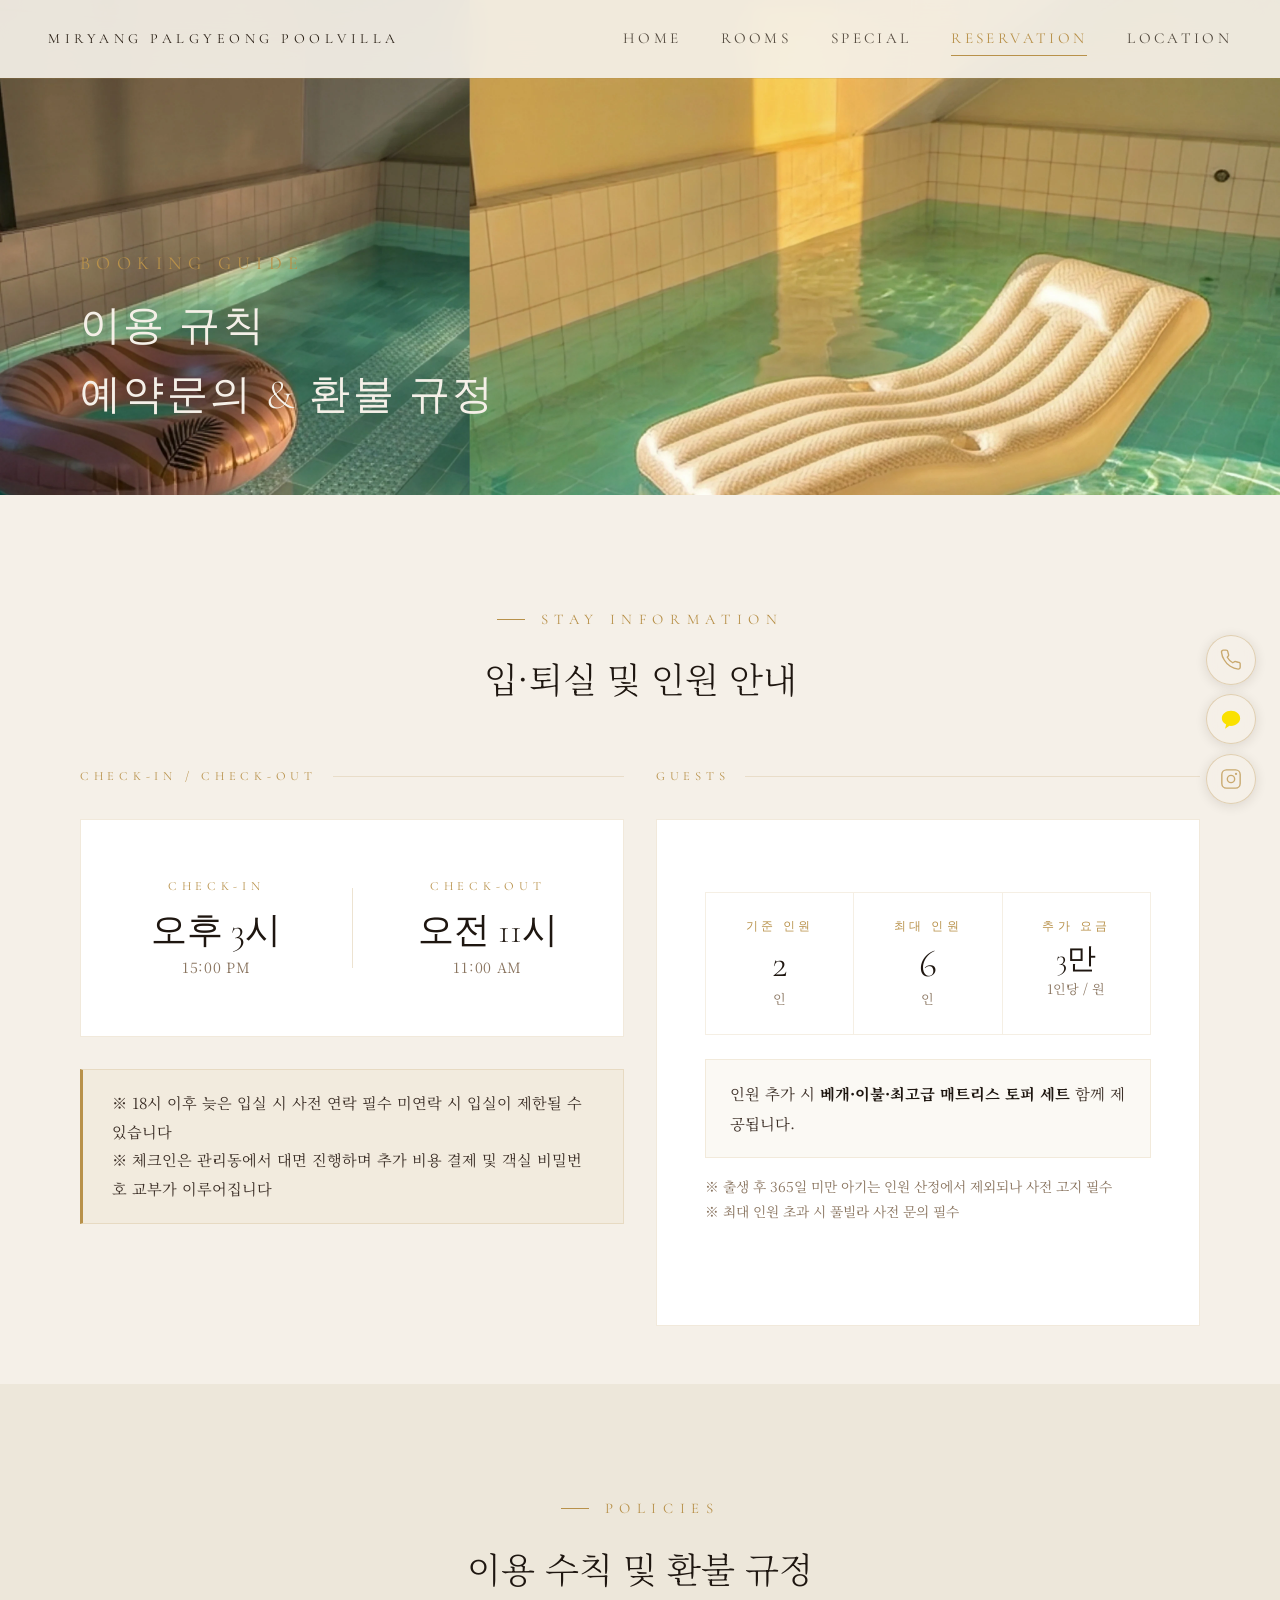
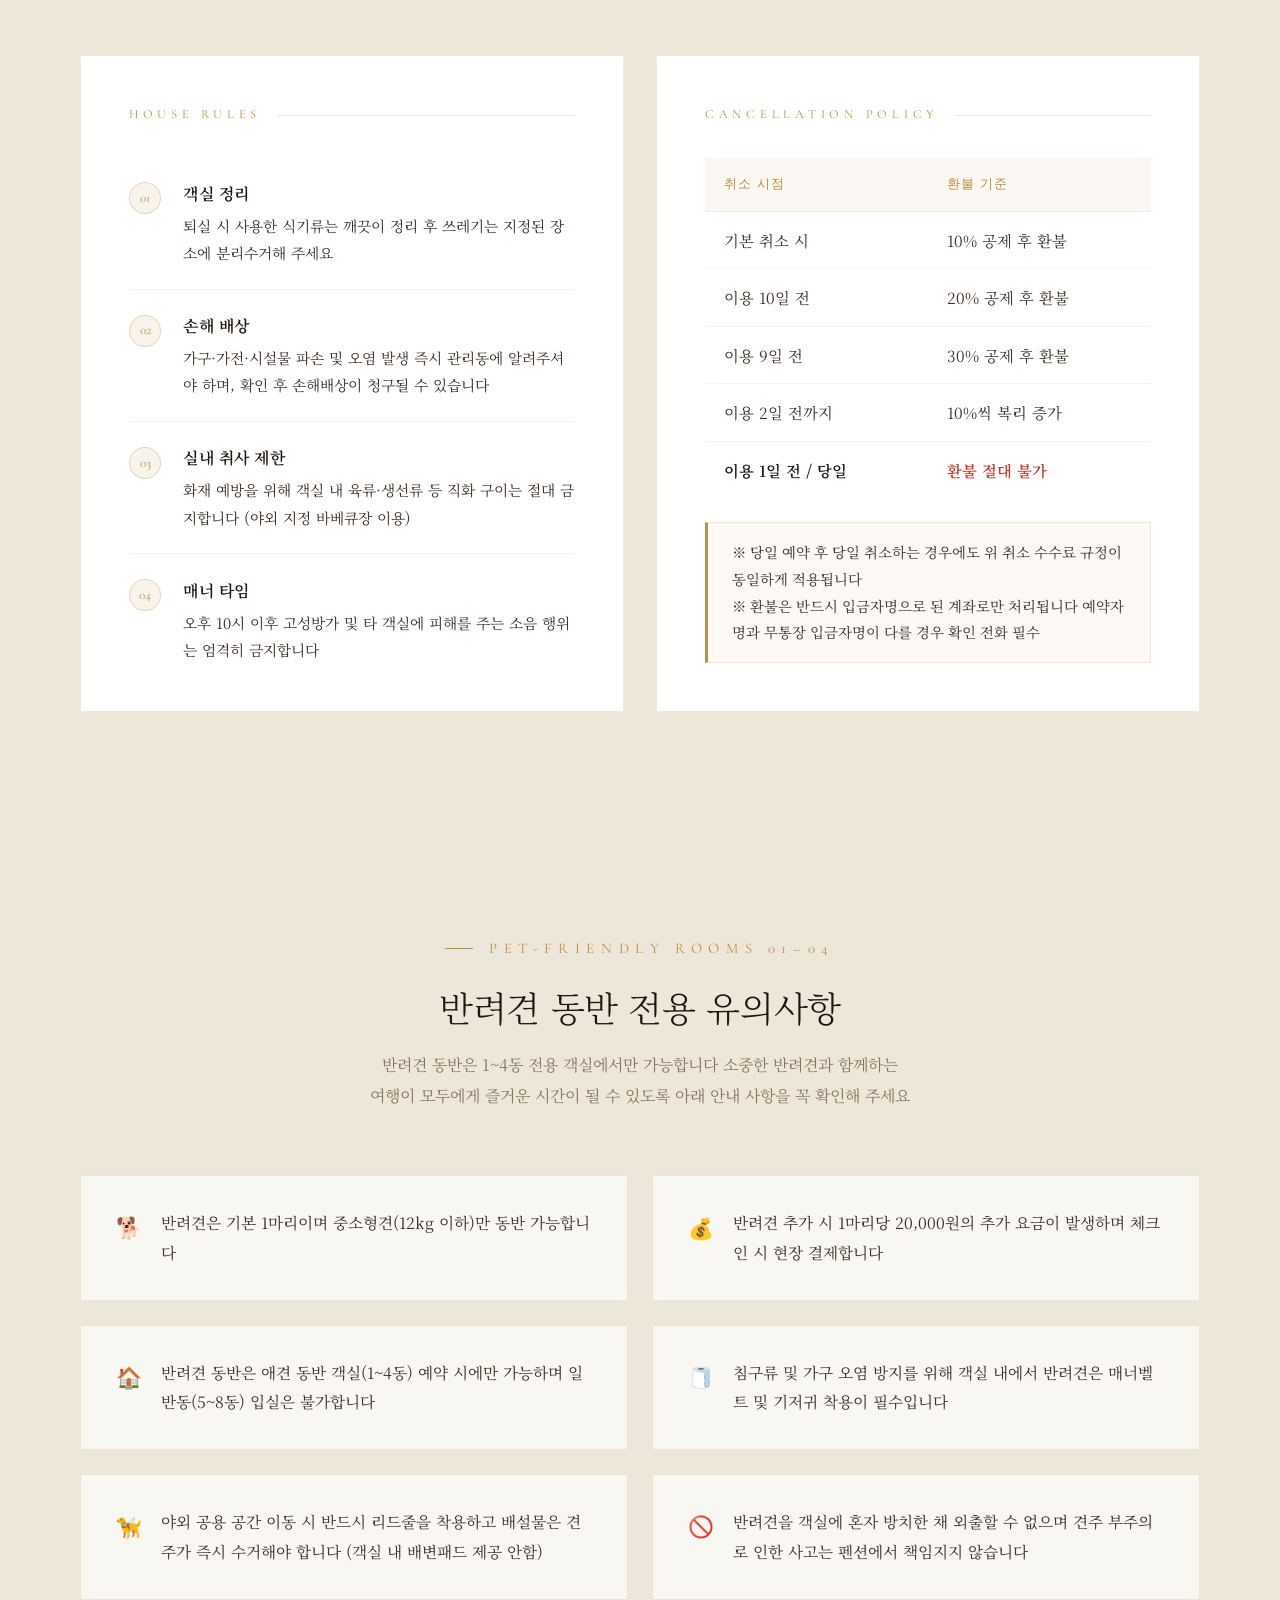
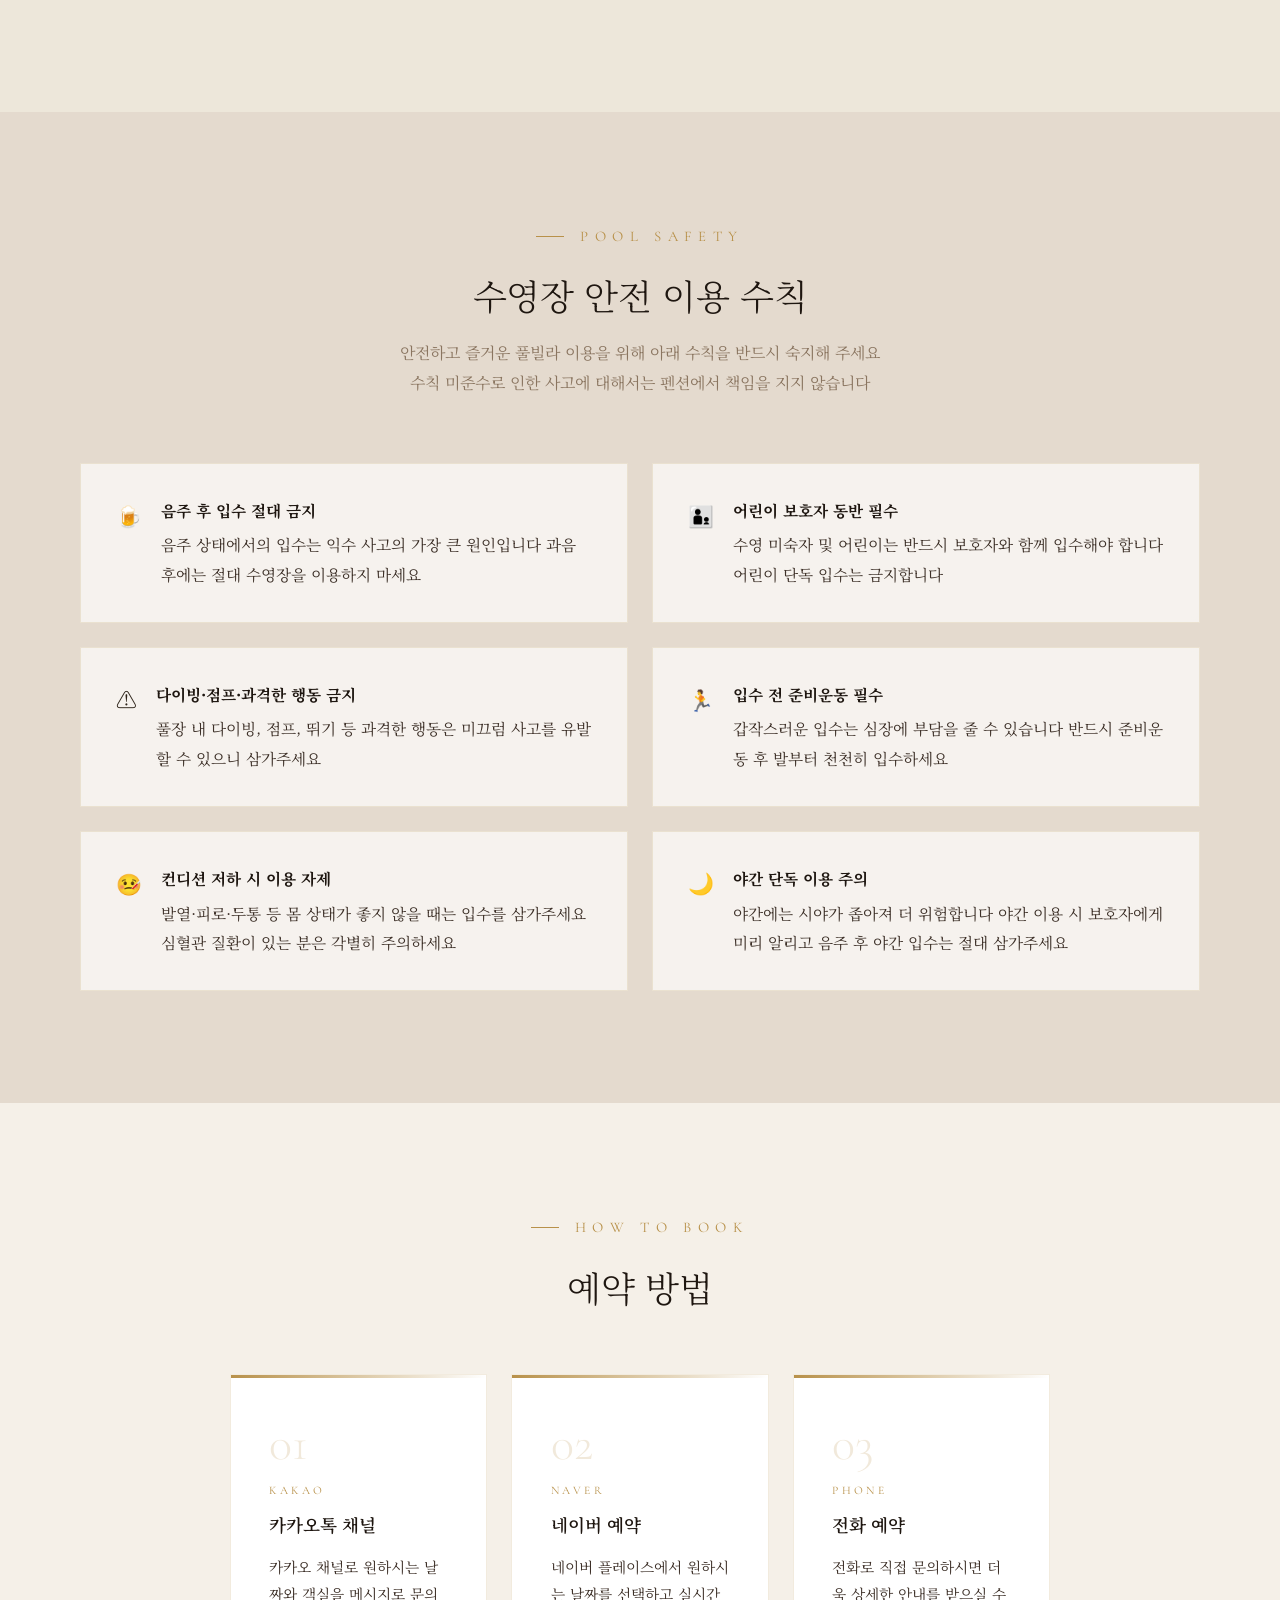
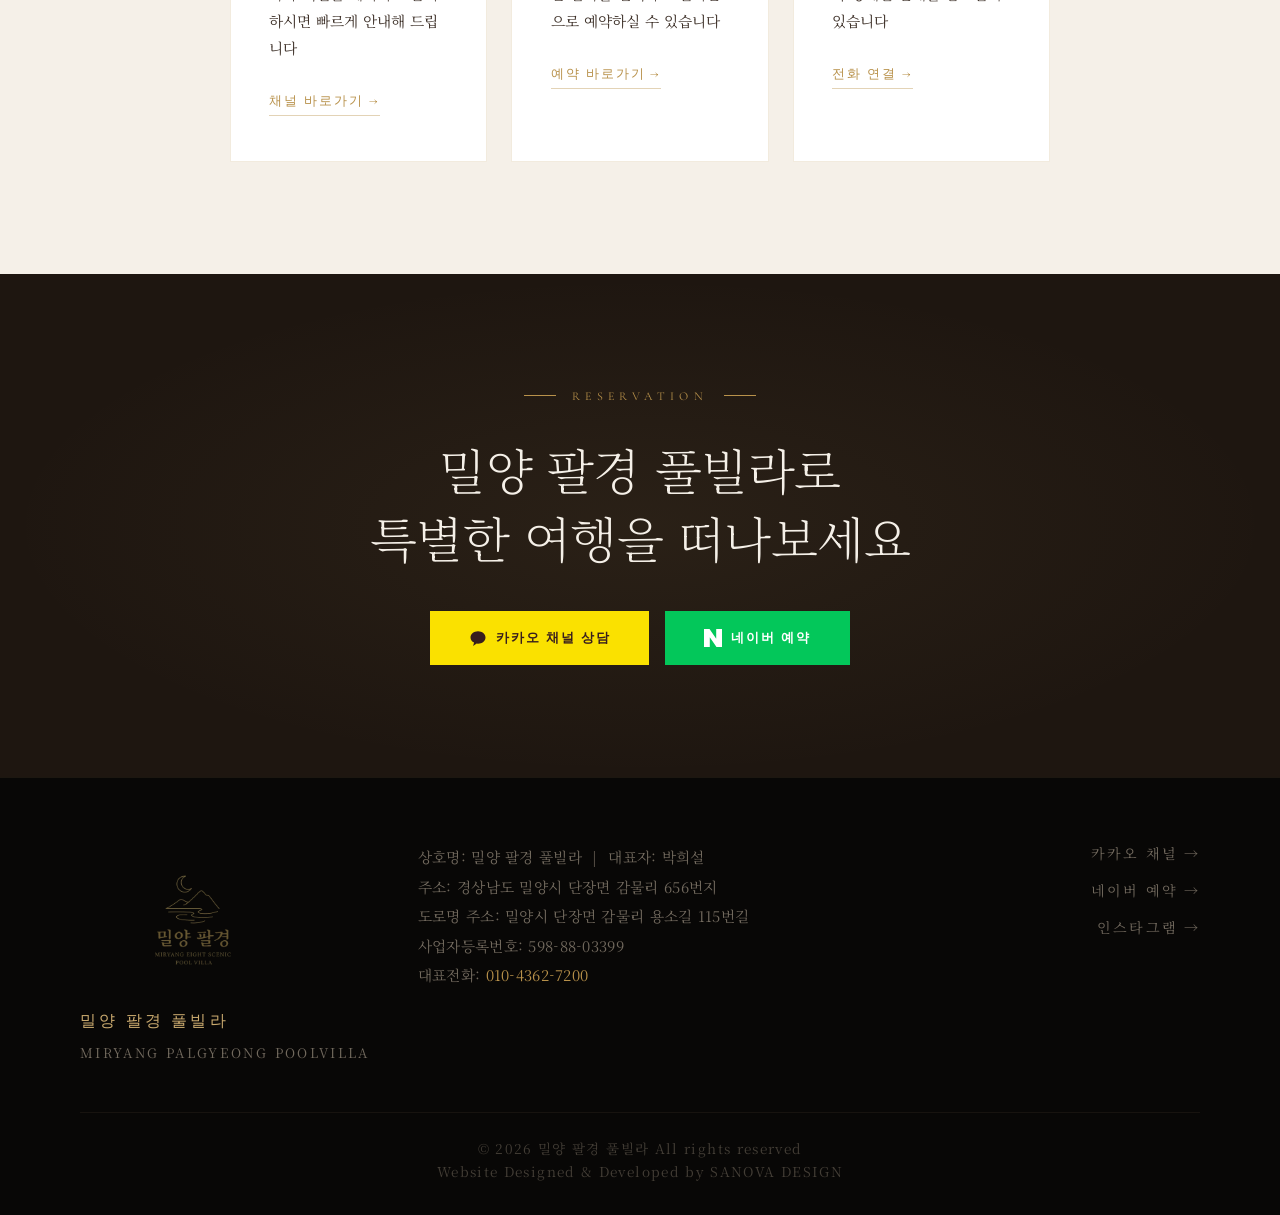
==== commit 8d4c4cfd: "모바일 ROOMS 최적화 및 전화/카톡 링크 전면 연결 - directions.html, booking.html 전화번호 플레이스홀더 → 010-4362-7200 - ROOMS 스" ====
--- a/booking.html
+++ b/booking.html
@@ -7,12 +7,13 @@
   <meta name="description" content="밀양 팔경 풀빌라 예약 안내. 네이버 예약 또는 카카오 채널 상담. 반려견 동반 규정, 수영장 안전수칙, 체크인 15:00 / 체크아웃 11:00.">
   <meta name="keywords" content="밀양팔경풀빌라예약, 밀양풀빌라예약, 밀양펜션예약, 밀양애견동반펜션예약">
   <meta name="robots" content="index, follow">
-  <link rel="canonical" href="https://YOURDOMAIN.com/booking.html">
+  <link rel="icon" href="brand-logo.webp" type="image/webp">
+  <link rel="canonical" href="https://miryangpalgyeong.co.kr/booking.html">
   <meta property="og:type" content="website">
-  <meta property="og:url" content="https://YOURDOMAIN.com/booking.html">
+  <meta property="og:url" content="https://miryangpalgyeong.co.kr/booking.html">
   <meta property="og:title" content="예약 안내 | 밀양 팔경 풀빌라">
   <meta property="og:description" content="밀양 팔경 풀빌라 예약 안내. 네이버 예약 또는 카카오 채널 상담. 반려견 동반 규정, 수영장 안전수칙 확인.">
-  <meta property="og:image" content="https://YOURDOMAIN.com/sample/0.webp">
+  <meta property="og:image" content="https://miryangpalgyeong.co.kr/brand-logo.webp">
   <meta property="og:locale" content="ko_KR">
   <meta property="og:site_name" content="밀양 팔경 풀빌라">
   <link rel="preconnect" href="https://fonts.googleapis.com">
@@ -573,7 +574,7 @@
           <div class="how-card-channel">PHONE</div>
           <div class="how-card-name">전화 예약</div>
           <div class="how-card-desc">전화로 직접 문의하시면 더욱 상세한 안내를 받으실 수 있습니다</div>
-          <a href="tel:010-0000-0000" class="how-card-link">전화 연결 →</a>
+          <a href="tel:010-4362-7200" class="how-card-link">전화 연결 →</a>
         </div>
       </div>
     </div>
--- a/css/style.css
+++ b/css/style.css
@@ -257,6 +257,7 @@
 .hero-slide img {
   width: 100%; height: 100%;
   object-fit: cover;
+  object-position: center top;
 }
 .hero-overlay {
   position: absolute;
@@ -914,6 +915,7 @@
   inset: 0;
   width: 100%; height: 100%;
   object-fit: cover;
+  object-position: center top;
   opacity: 0.45;
 }
 .page-hero-overlay {
@@ -946,6 +948,14 @@
   font-size: clamp(1.5rem, 3.2vw, 2.8rem);
   font-family: 'Cormorant Garamond', Georgia, serif;
   letter-spacing: 0.06em;
+}
+
+/* ===== ROOM SPEC GRID ===== */
+.room-spec-grid {
+  display: grid;
+  grid-template-columns: repeat(3, 1fr);
+  gap: 2rem;
+  text-align: center;
 }
 
 /* ===== ROOMS PAGE ===== */
@@ -1460,25 +1470,130 @@
   .footer-inner { flex-direction: column; gap: 2rem; }
   .footer-social { align-items: flex-start; }
 }
+
 @media (max-width: 768px) {
   :root { --nav-h: 64px; }
+
+  /* Nav */
   .nav { padding: 0 1.5rem; }
   .nav-logo img { height: 48px; }
   .nav-links { display: none; }
   .nav-hamburger { display: flex; }
+  .hero-scroll-hint { display: none; }
+
+  /* Hero */
+  .hero-eyebrow { font-size: 0.72rem; letter-spacing: 0.18em; }
+  .hero-eyebrow::before, .hero-eyebrow::after { width: 20px; }
+
+  /* Section padding 축소 */
+  .intro-section { padding: 5rem 0; }
+  .rooms-section { padding: 4.5rem 0; }
+  .section { padding: 4rem 0; }
+  .room-detail-list { padding: 3.5rem 0; }
+  .booking-banner { padding: 4rem 0; }
+  .special-section { padding: 4rem 0 3rem; }
+
+  /* Container */
+  .container { padding: 0 1.5rem; }
+  .container-wide { padding: 0 1rem; }
+
+  /* Heading glass */
+  .heading-glass { padding: 2rem 1.5rem; }
+  .rooms-header { padding: 2rem 1.5rem; margin-bottom: 2.5rem; }
+
+  /* Page hero (서브 페이지) */
+  .page-hero { height: 42vh; min-height: 260px; }
+  .page-hero-content { padding: 0 1.5rem 2.5rem; }
+  .page-hero-label { font-size: 0.85rem; letter-spacing: 0.2em; }
+
+  /* Intro */
+  .intro-body { font-size: 1rem; }
+  .intro-sub { font-size: 0.95rem; }
+  .intro-features-row { grid-template-columns: repeat(2, 1fr); }
+
+  /* Rooms */
   .rooms-grid { grid-template-columns: 1fr 1fr; }
-  .special-grid { grid-template-columns: repeat(2, 1fr); }
-  .intro-features-row { grid-template-columns: repeat(2, 1fr); }
-  .hero-scroll-hint { display: none; }
+  .rooms-header .section-title { font-size: 1.7rem; }
+
+  /* Special */
+  .special-card { flex: 0 0 48vw; }
+
+  /* Room spec banner */
+  .room-spec-grid { grid-template-columns: 1fr; gap: 2rem; }
+  .room-spec-grid > div:nth-child(2) { border-left: none; border-right: none; border-top: 1px solid rgba(201,169,110,0.15); border-bottom: 1px solid rgba(201,169,110,0.15); padding: 2rem 0; }
+
+  /* Room detail */
+  .room-item { grid-template-columns: 1fr; }
+  .room-item:nth-child(even) { direction: ltr; }
   .room-item-info { padding: 2.5rem 1.5rem; }
+  .room-item-img { min-height: 280px; }
+  .room-price-table { font-size: 0.9rem; }
+  .room-price-row { grid-template-columns: 3.8rem 1fr auto; }
+
+  /* Service */
   .service-info { padding: 2.5rem 1.5rem; }
+
+  /* Booking */
   .booking-card { padding: 2rem 1.5rem; }
   .checkin-grid { grid-template-columns: 1fr; }
-  .container { padding: 0 1.5rem; }
-}
+  .pet-rules-inner { padding: 0 1.5rem; }
+
+  /* Footer */
+  .footer-brand img { height: 100px; }
+  .footer-social { align-items: flex-start; }
+  .footer-bottom { font-size: 0.78rem; line-height: 1.9; }
+}
+
 @media (max-width: 480px) {
+  /* Section padding 추가 축소 */
+  .intro-section { padding: 3.5rem 0; }
+  .rooms-section { padding: 3.5rem 0; }
+  .section { padding: 3rem 0; }
+  .room-detail-list { padding: 2.5rem 0; }
+  .booking-banner { padding: 3rem 0; }
+  .special-section { padding: 3rem 0 2.5rem; }
+
+  /* Container */
+  .container { padding: 0 1.2rem; }
+  .container-wide { padding: 0 0.8rem; }
+
+  /* Typography */
+  .section-title { font-size: 1.55rem; }
+  .intro-copy { font-size: 1.25rem; }
+  .hero-eyebrow { display: none; }
+  .page-hero-label { font-size: 0.78rem; }
+
+  /* Heading glass */
+  .heading-glass { padding: 1.5rem 1.2rem; }
+  .rooms-header { padding: 1.5rem 1.2rem; }
+
+  /* Rooms */
   .rooms-grid { grid-template-columns: 1fr; }
+  .rooms-header .section-title { font-size: 1.5rem; }
+  .room-spec-grid { gap: 1.5rem; }
+  .room-item-img { min-height: 240px; }
+  .room-slideshow { min-height: 240px; }
+
+  /* Special */
+  .special-card { flex: 0 0 72vw; }
+
+  /* Features */
+  .intro-features-row { grid-template-columns: 1fr 1fr; }
+
+  /* Booking */
   .booking-btns { flex-direction: column; align-items: center; }
+  .booking-btn-kakao, .booking-btn-naver { width: 100%; max-width: 280px; justify-content: center; }
+
+  /* Floating widget */
   .floating-widget { right: 1rem; bottom: 4rem; }
   .fw-btn { width: 44px; height: 44px; }
-}
+
+  /* Page hero */
+  .page-hero { height: 36vh; min-height: 220px; }
+  .page-hero-content { padding: 0 1.2rem 2rem; }
+
+  /* Footer */
+  .footer { padding: 3rem 0 1.5rem; }
+  .footer-brand img { height: 80px; }
+  .footer-inner { gap: 1.5rem; }
+}
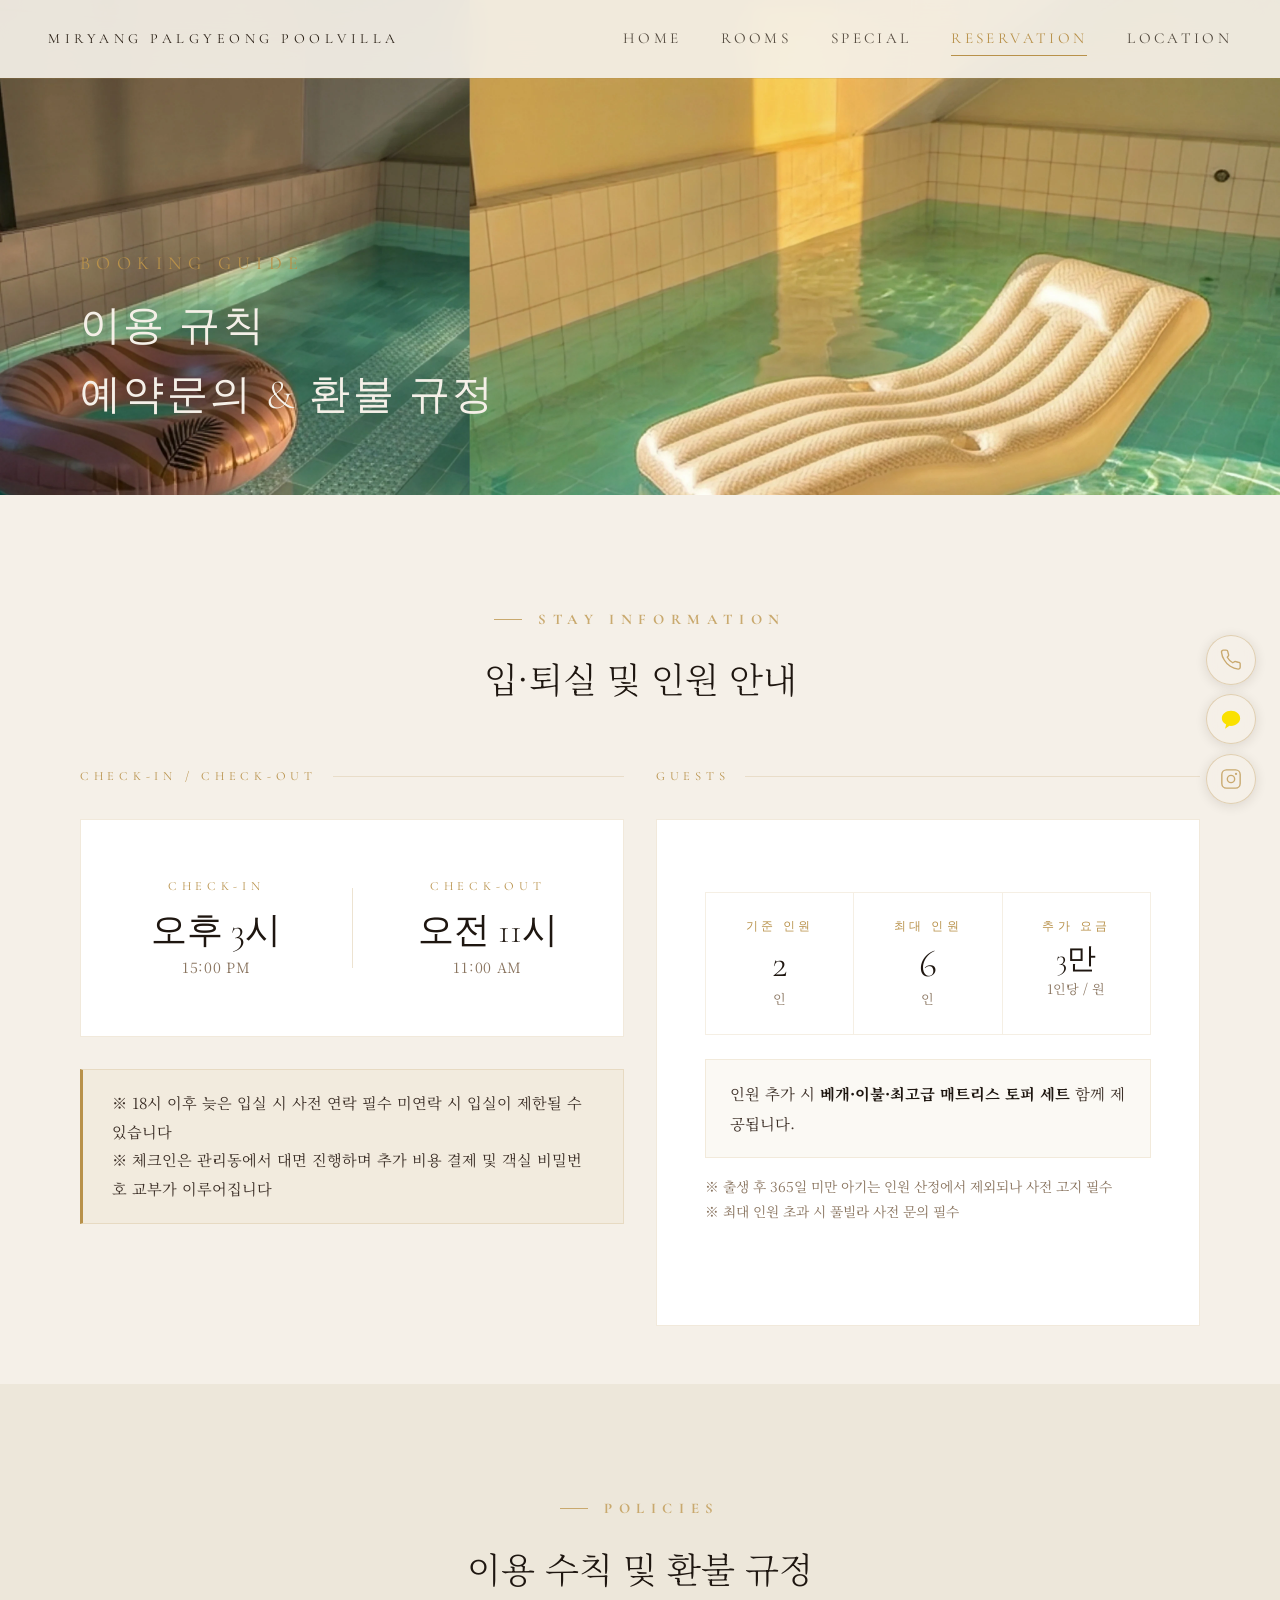
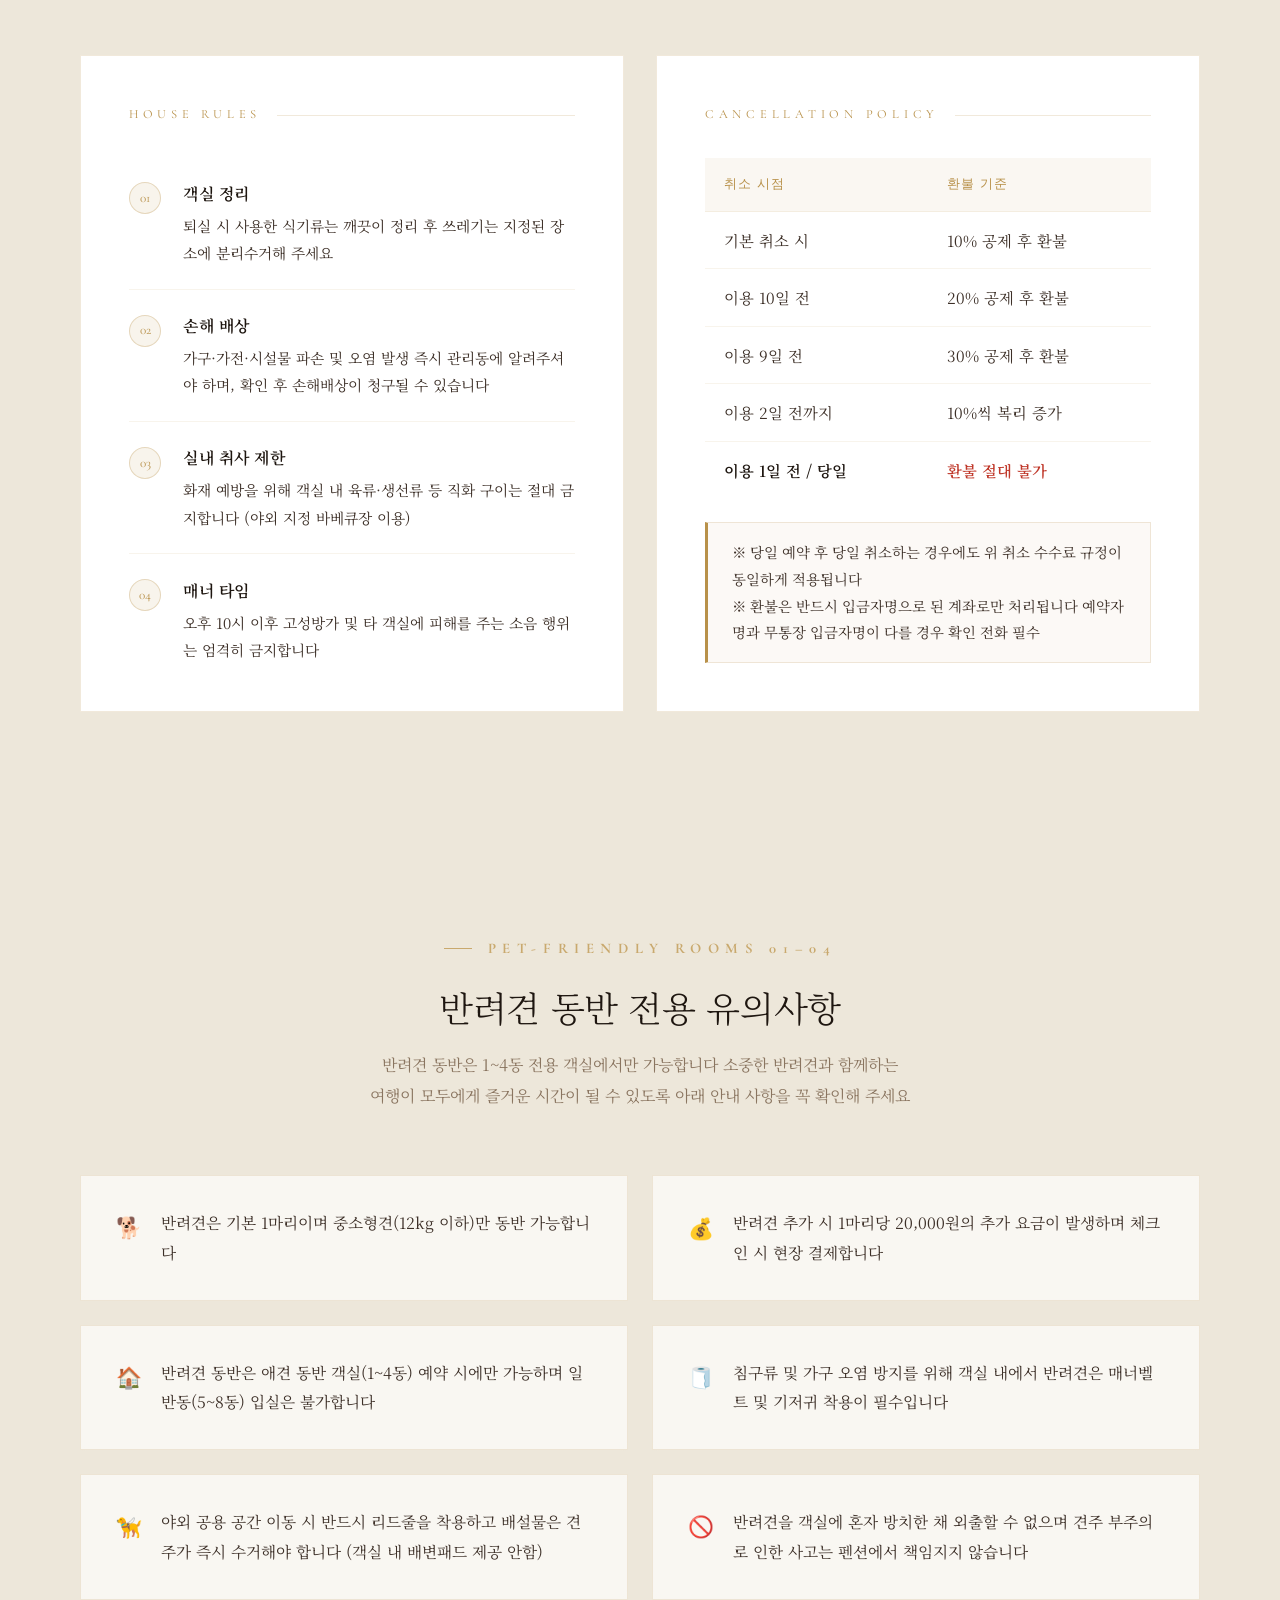
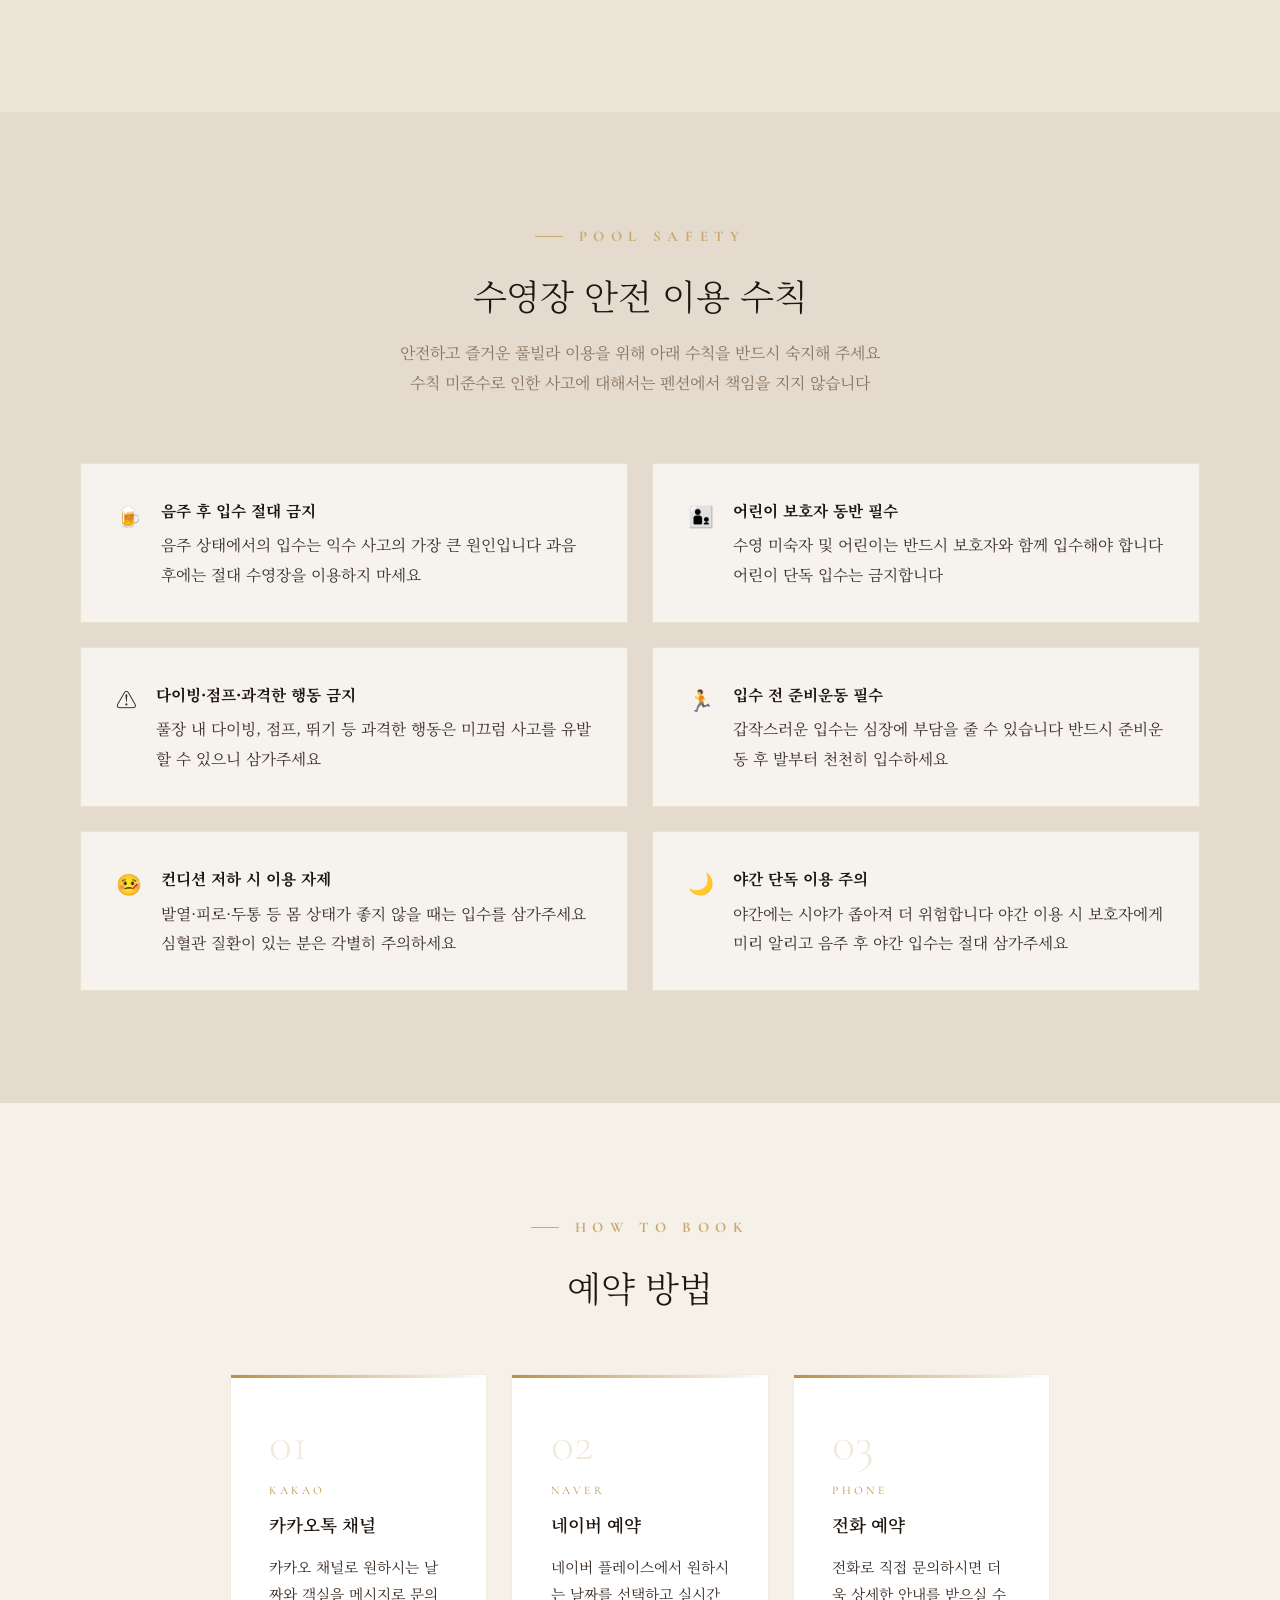
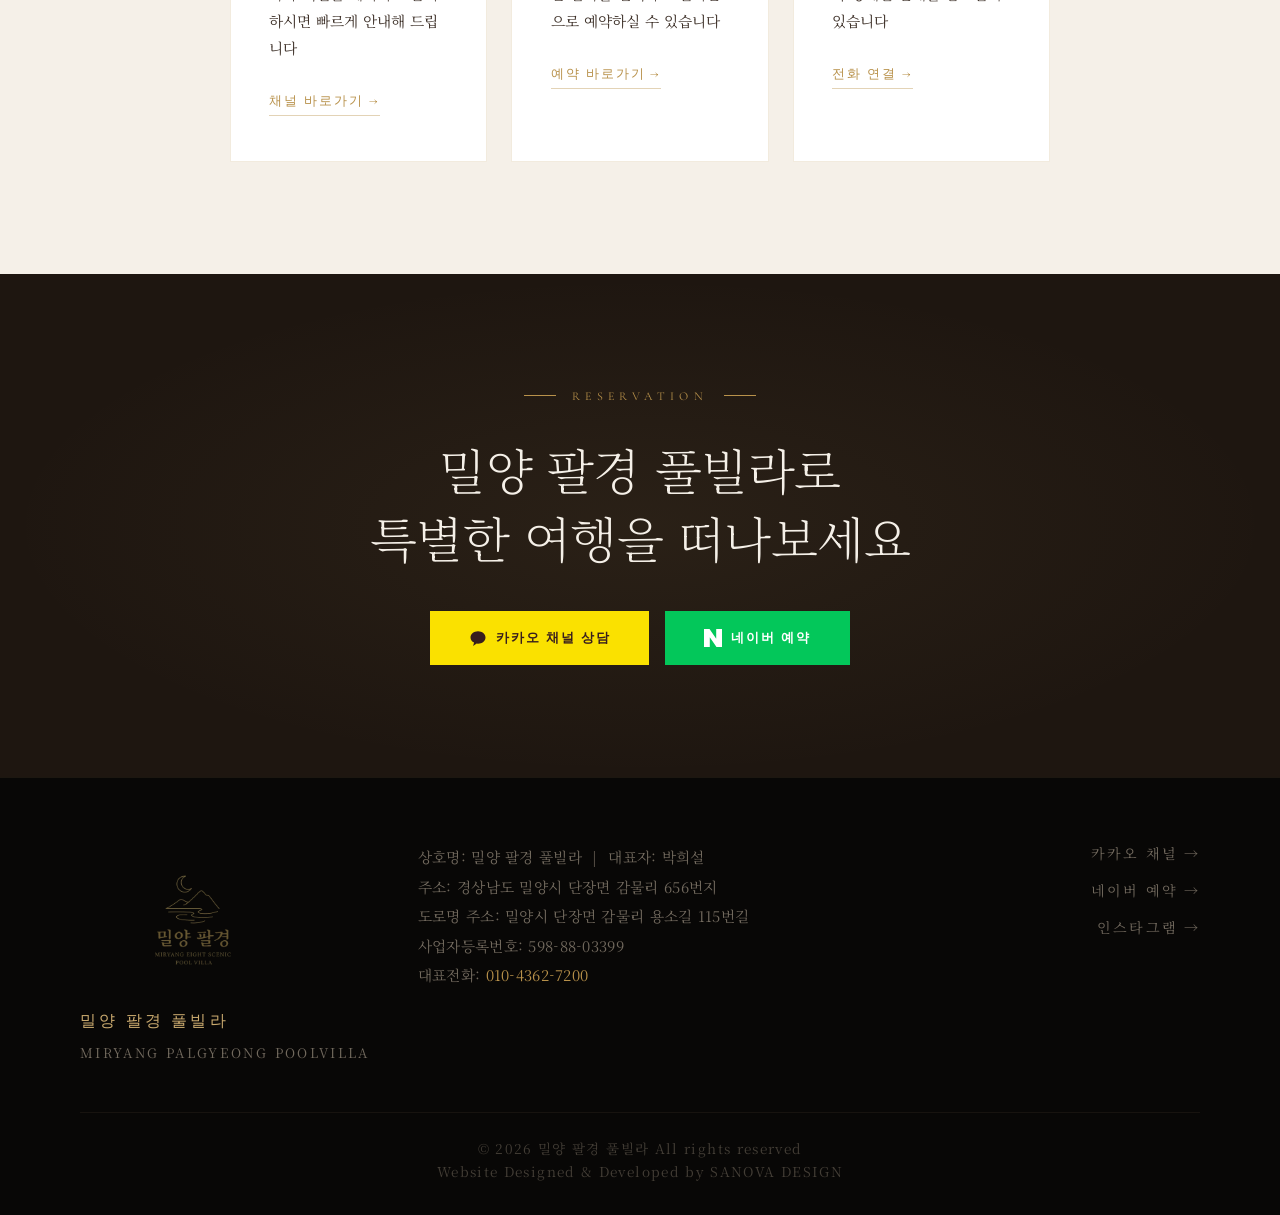
==== commit e1d099a7: "feat: add Naver Search Advisor verification meta tag to all pages Co-Authored-By: Claude Sonnet 4.6 " ====
--- a/booking.html
+++ b/booking.html
@@ -7,6 +7,7 @@
   <meta name="description" content="밀양 팔경 풀빌라 예약 안내. 네이버 예약 또는 카카오 채널 상담. 반려견 동반 규정, 수영장 안전수칙, 체크인 15:00 / 체크아웃 11:00.">
   <meta name="keywords" content="밀양팔경풀빌라예약, 밀양풀빌라예약, 밀양펜션예약, 밀양애견동반펜션예약">
   <meta name="robots" content="index, follow">
+  <meta name="naver-site-verification" content="d8828d78ca87fd459df91ee46fcf4eb083f8dc3e" />
   <link rel="icon" href="brand-logo.webp" type="image/webp">
   <link rel="canonical" href="https://miryangpalgyeong.co.kr/booking.html">
   <meta property="og:type" content="website">
--- a/css/style.css
+++ b/css/style.css
@@ -45,7 +45,8 @@
   font-size: 0.92rem;
   letter-spacing: 0.45em;
   text-transform: uppercase;
-  color: var(--gold);
+  color: var(--gold-light);
+  font-weight: 700;
   display: flex;
   align-items: center;
   gap: 1rem;
@@ -56,7 +57,7 @@
   display: inline-block;
   width: 28px;
   height: 1px;
-  background: var(--gold);
+  background: var(--gold-light);
   flex-shrink: 0;
 }
 .section-title {
@@ -689,6 +690,7 @@
   gap: 3px;
   width: max-content;
   animation: special-marquee 24s linear infinite;
+  will-change: transform;
 }
 .special-grid:hover { animation-play-state: paused; }
 @keyframes special-marquee {
@@ -951,7 +953,7 @@
 }
 
 /* ===== ROOM SPEC GRID ===== */
-.room-spec-grid {
+.room-amenity-grid {
   display: grid;
   grid-template-columns: repeat(3, 1fr);
   gap: 2rem;
@@ -1457,6 +1459,13 @@
 .reveal-delay-2 { transition-delay: 0.3s; }
 .reveal-delay-3 { transition-delay: 0.45s; }
 
+/* ===== PC 전용: 1-1.webp 우측 구도 표시 ===== */
+@media (min-width: 769px) {
+  .room-item:first-child .room-slide-img:first-child {
+    object-position: right center;
+  }
+}
+
 /* ===== RESPONSIVE ===== */
 @media (max-width: 1024px) {
   .rooms-grid { grid-template-columns: repeat(2, 1fr); }
@@ -1481,6 +1490,15 @@
   .nav-hamburger { display: flex; }
   .hero-scroll-hint { display: none; }
 
+  /* Hero — 슬라이드별 모바일 object-position */
+  .hero-slide:first-child img {
+    transform: scale(1.35);
+    transform-origin: top center;
+  }
+  .hero-slide:nth-child(2) img {
+    object-position: right center;
+  }
+
   /* Hero */
   .hero-eyebrow { font-size: 0.72rem; letter-spacing: 0.18em; }
   .hero-eyebrow::before, .hero-eyebrow::after { width: 20px; }
@@ -1502,7 +1520,13 @@
   .rooms-header { padding: 2rem 1.5rem; margin-bottom: 2.5rem; }
 
   /* Page hero (서브 페이지) */
-  .page-hero { height: 42vh; min-height: 260px; }
+  .page-hero { height: 55vh; min-height: 320px; }
+  .page-hero-img { object-position: center center; }
+  .page-hero-img--crop-top {
+    transform: scale(1.35);
+    transform-origin: top center;
+    object-position: center top;
+  }
   .page-hero-content { padding: 0 1.5rem 2.5rem; }
   .page-hero-label { font-size: 0.85rem; letter-spacing: 0.2em; }
 
@@ -1510,23 +1534,30 @@
   .intro-body { font-size: 1rem; }
   .intro-sub { font-size: 0.95rem; }
   .intro-features-row { grid-template-columns: repeat(2, 1fr); }
+  /* 모바일 터치 hover 고착으로 인한 marquee 정지 방지 */
+  .special-grid:hover { animation-play-state: running; }
 
   /* Rooms */
   .rooms-grid { grid-template-columns: 1fr 1fr; }
   .rooms-header .section-title { font-size: 1.7rem; }
+  .room-type-sep { display: none; }
+  .room-type-tag { display: block; line-height: 2.4; }
 
   /* Special */
   .special-card { flex: 0 0 48vw; }
 
   /* Room spec banner */
-  .room-spec-grid { grid-template-columns: 1fr; gap: 2rem; }
-  .room-spec-grid > div:nth-child(2) { border-left: none; border-right: none; border-top: 1px solid rgba(201,169,110,0.15); border-bottom: 1px solid rgba(201,169,110,0.15); padding: 2rem 0; }
+  .room-amenity-grid { grid-template-columns: 1fr; gap: 0; }
+  .room-amenity-grid > div:nth-child(2) { border-left: none; border-right: none; border-top: 1px solid rgba(201,169,110,0.15); border-bottom: 1px solid rgba(201,169,110,0.15); }
 
   /* Room detail */
   .room-item { grid-template-columns: 1fr; }
   .room-item:nth-child(even) { direction: ltr; }
   .room-item-info { padding: 2.5rem 1.5rem; }
-  .room-item-img { min-height: 280px; }
+  .room-item-img { min-height: 66vw; }
+  .room-slideshow { min-height: 66vw; }
+  .room-item-img img,
+  .room-slide-img { object-position: center center; }
   .room-price-table { font-size: 0.9rem; }
   .room-price-row { grid-template-columns: 3.8rem 1fr auto; }
 
@@ -1560,7 +1591,7 @@
   /* Typography */
   .section-title { font-size: 1.55rem; }
   .intro-copy { font-size: 1.25rem; }
-  .hero-eyebrow { display: none; }
+  .hero-eyebrow { font-size: 0.65rem; letter-spacing: 0.15em; }
   .page-hero-label { font-size: 0.78rem; }
 
   /* Heading glass */
@@ -1570,9 +1601,9 @@
   /* Rooms */
   .rooms-grid { grid-template-columns: 1fr; }
   .rooms-header .section-title { font-size: 1.5rem; }
-  .room-spec-grid { gap: 1.5rem; }
-  .room-item-img { min-height: 240px; }
-  .room-slideshow { min-height: 240px; }
+  .room-amenity-grid { gap: 1.5rem; }
+  .room-item-img { min-height: 280px; }
+  .room-slideshow { min-height: 280px; }
 
   /* Special */
   .special-card { flex: 0 0 72vw; }
@@ -1589,7 +1620,7 @@
   .fw-btn { width: 44px; height: 44px; }
 
   /* Page hero */
-  .page-hero { height: 36vh; min-height: 220px; }
+  .page-hero { height: 52vh; min-height: 280px; }
   .page-hero-content { padding: 0 1.2rem 2rem; }
 
   /* Footer */
